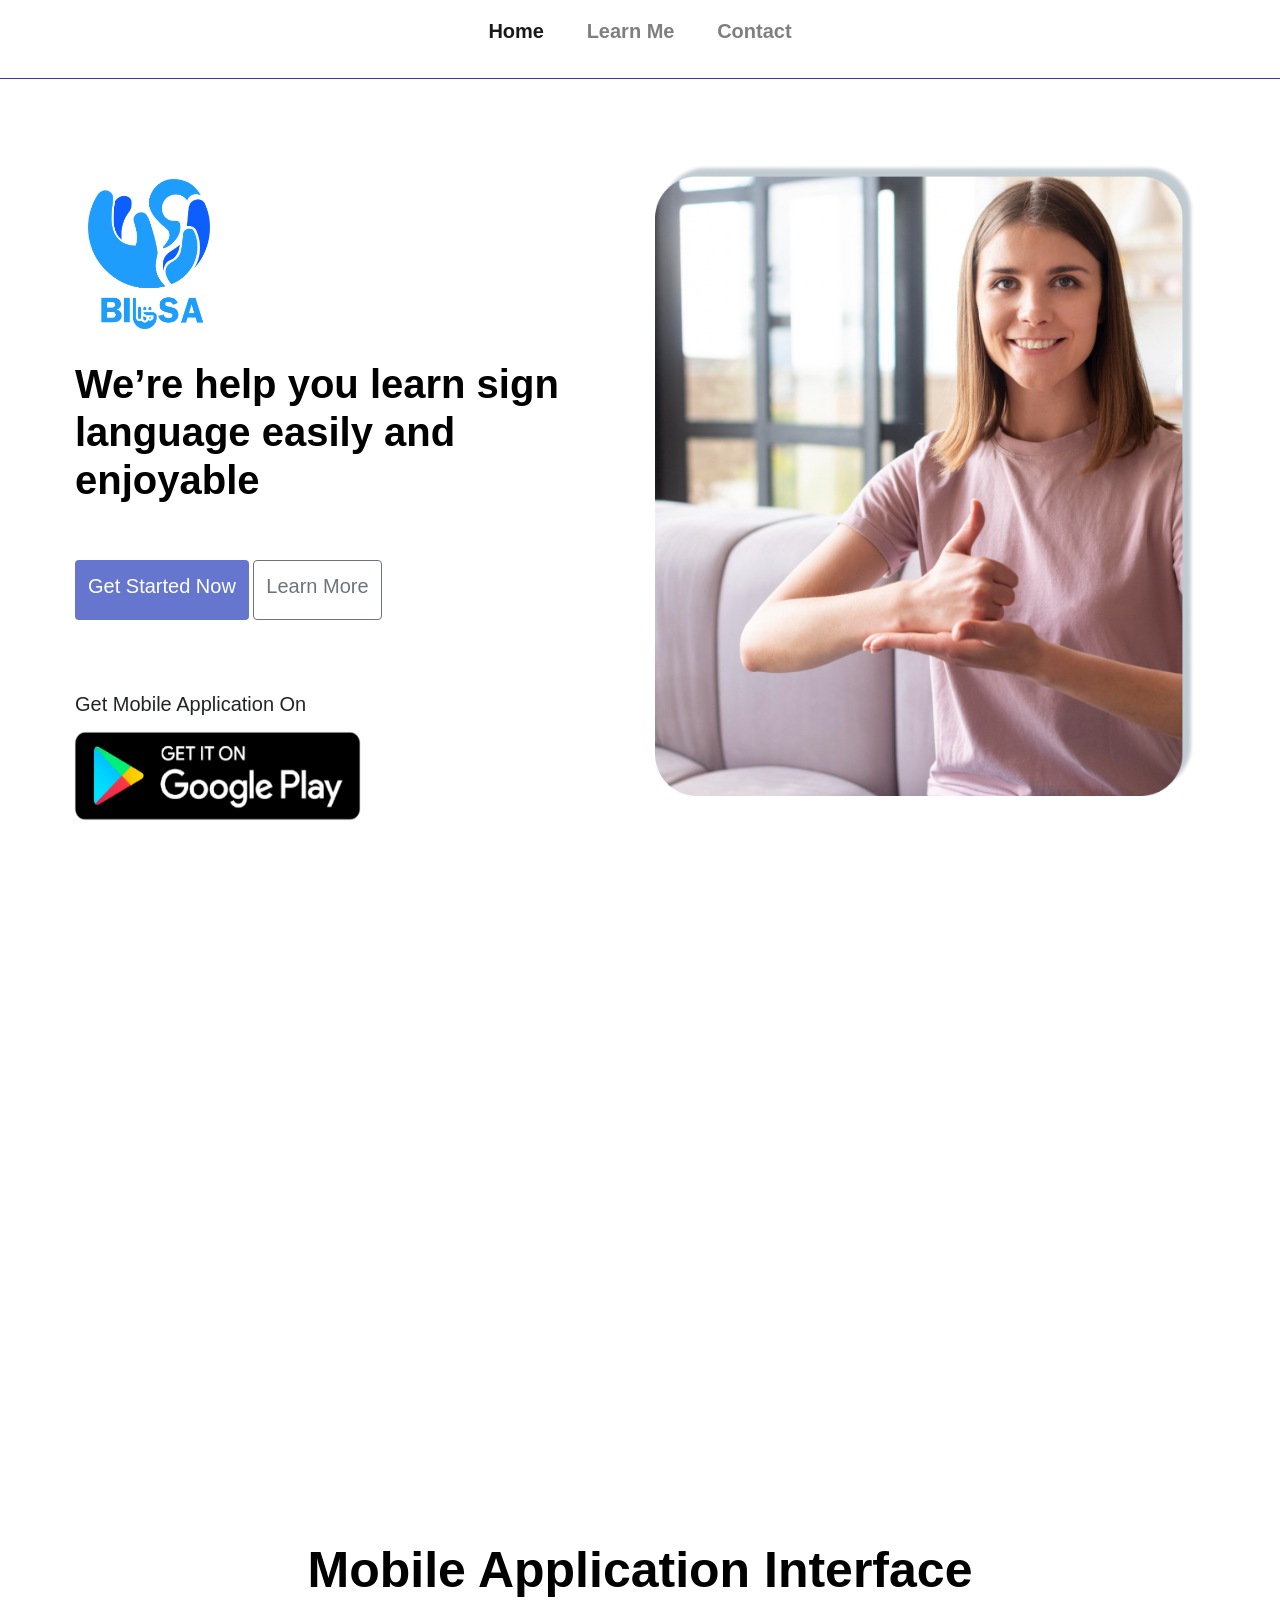
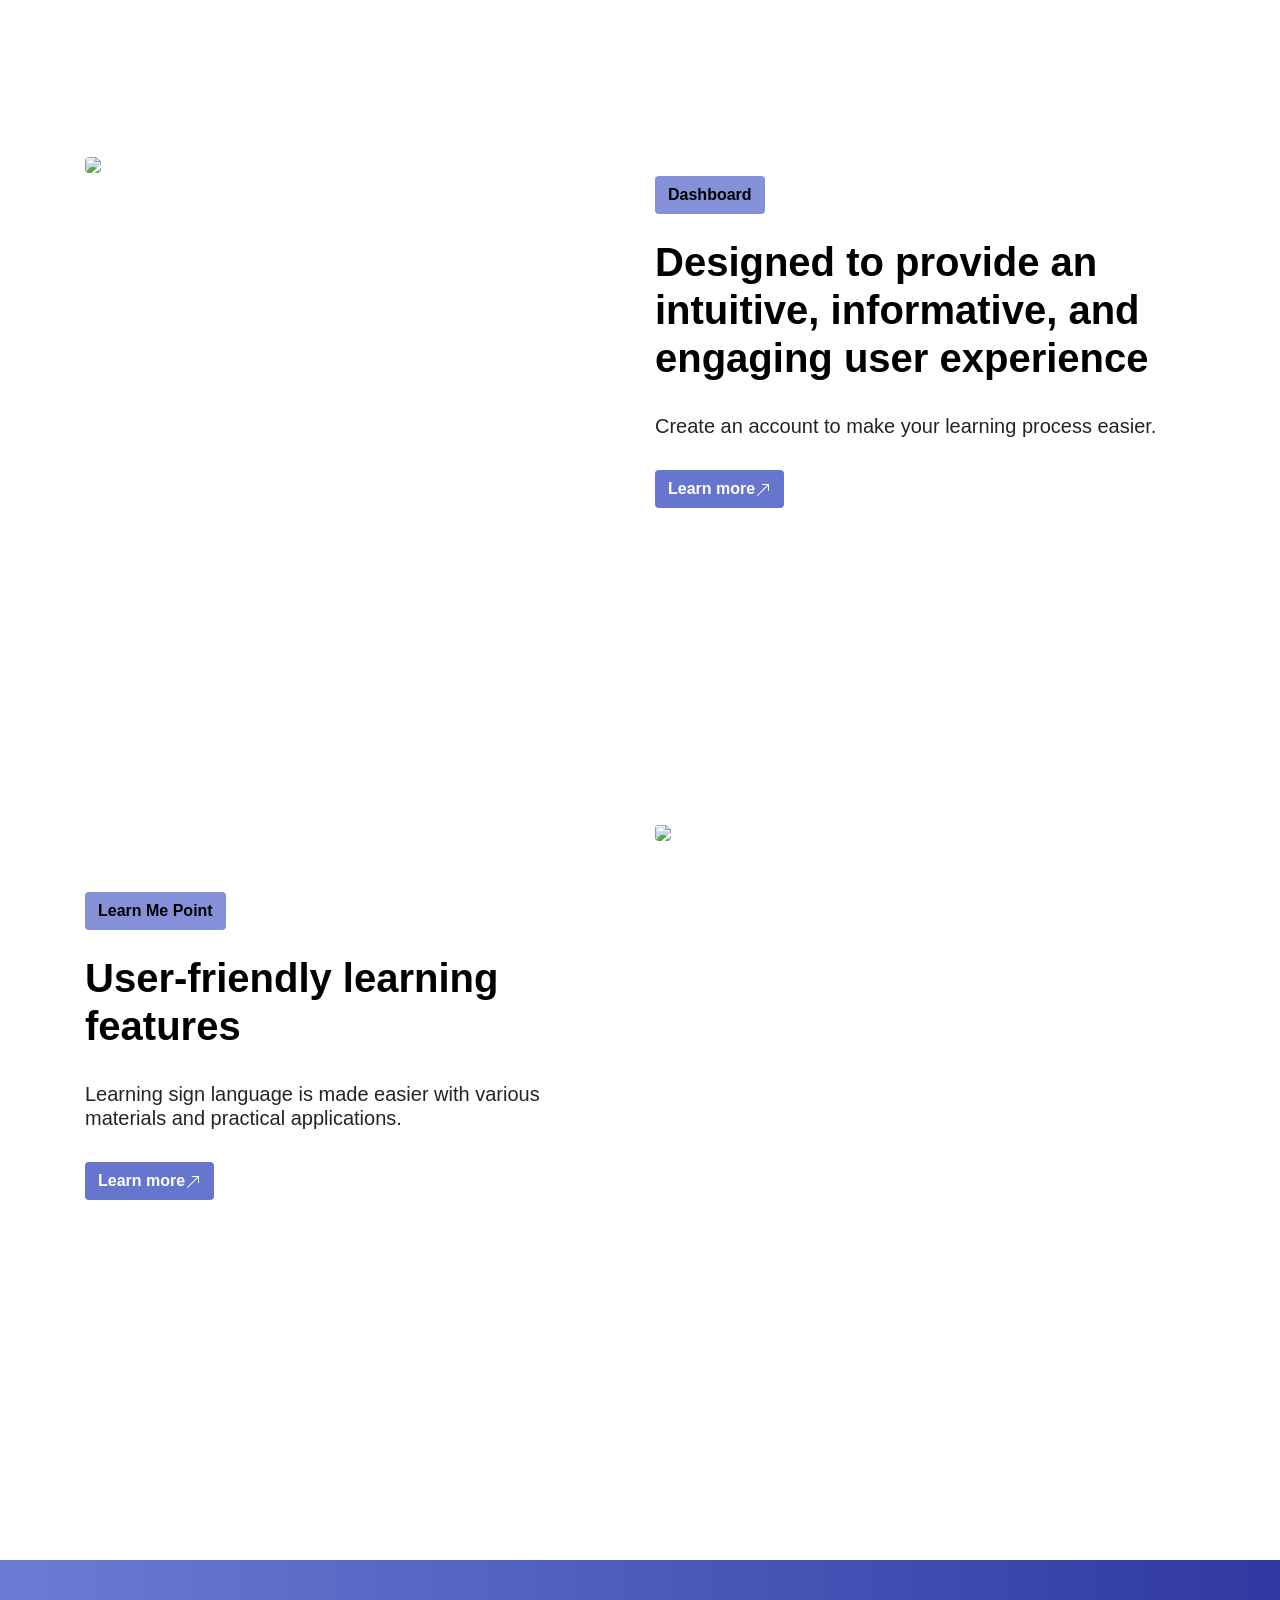
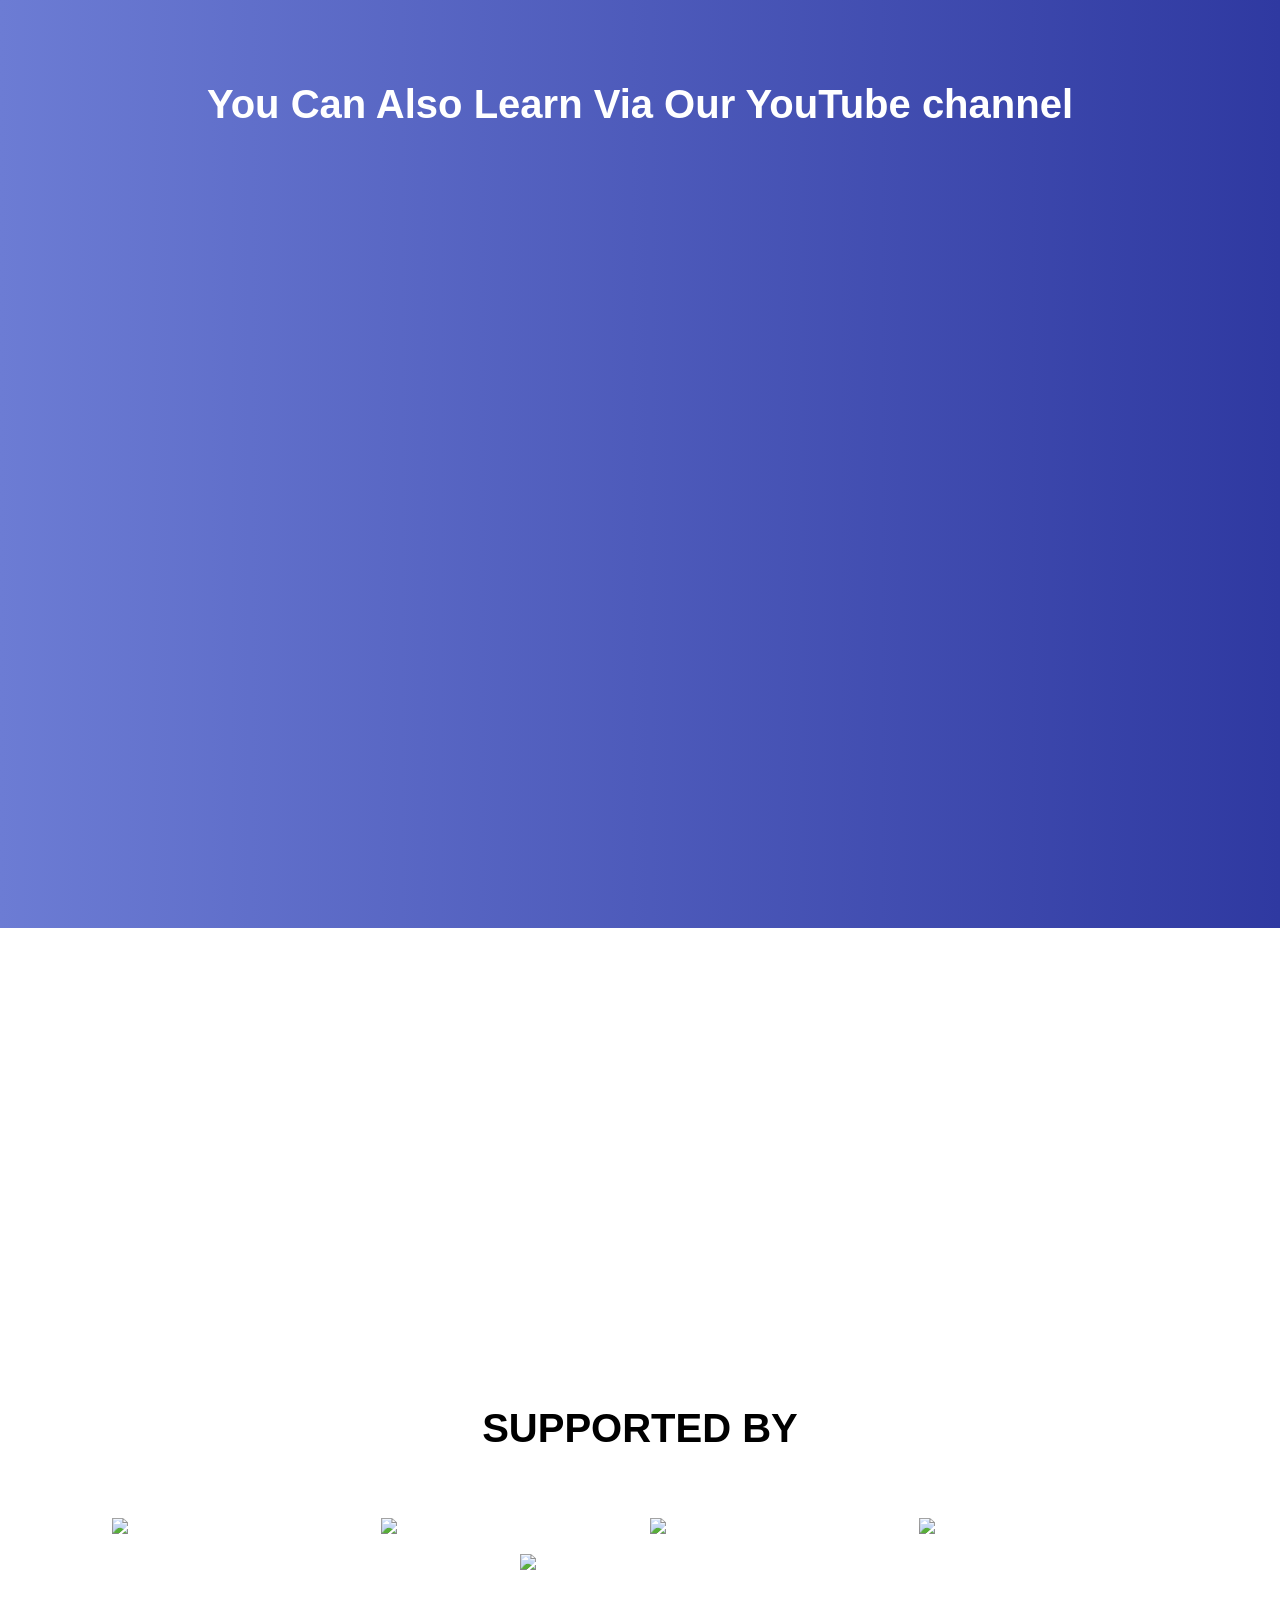
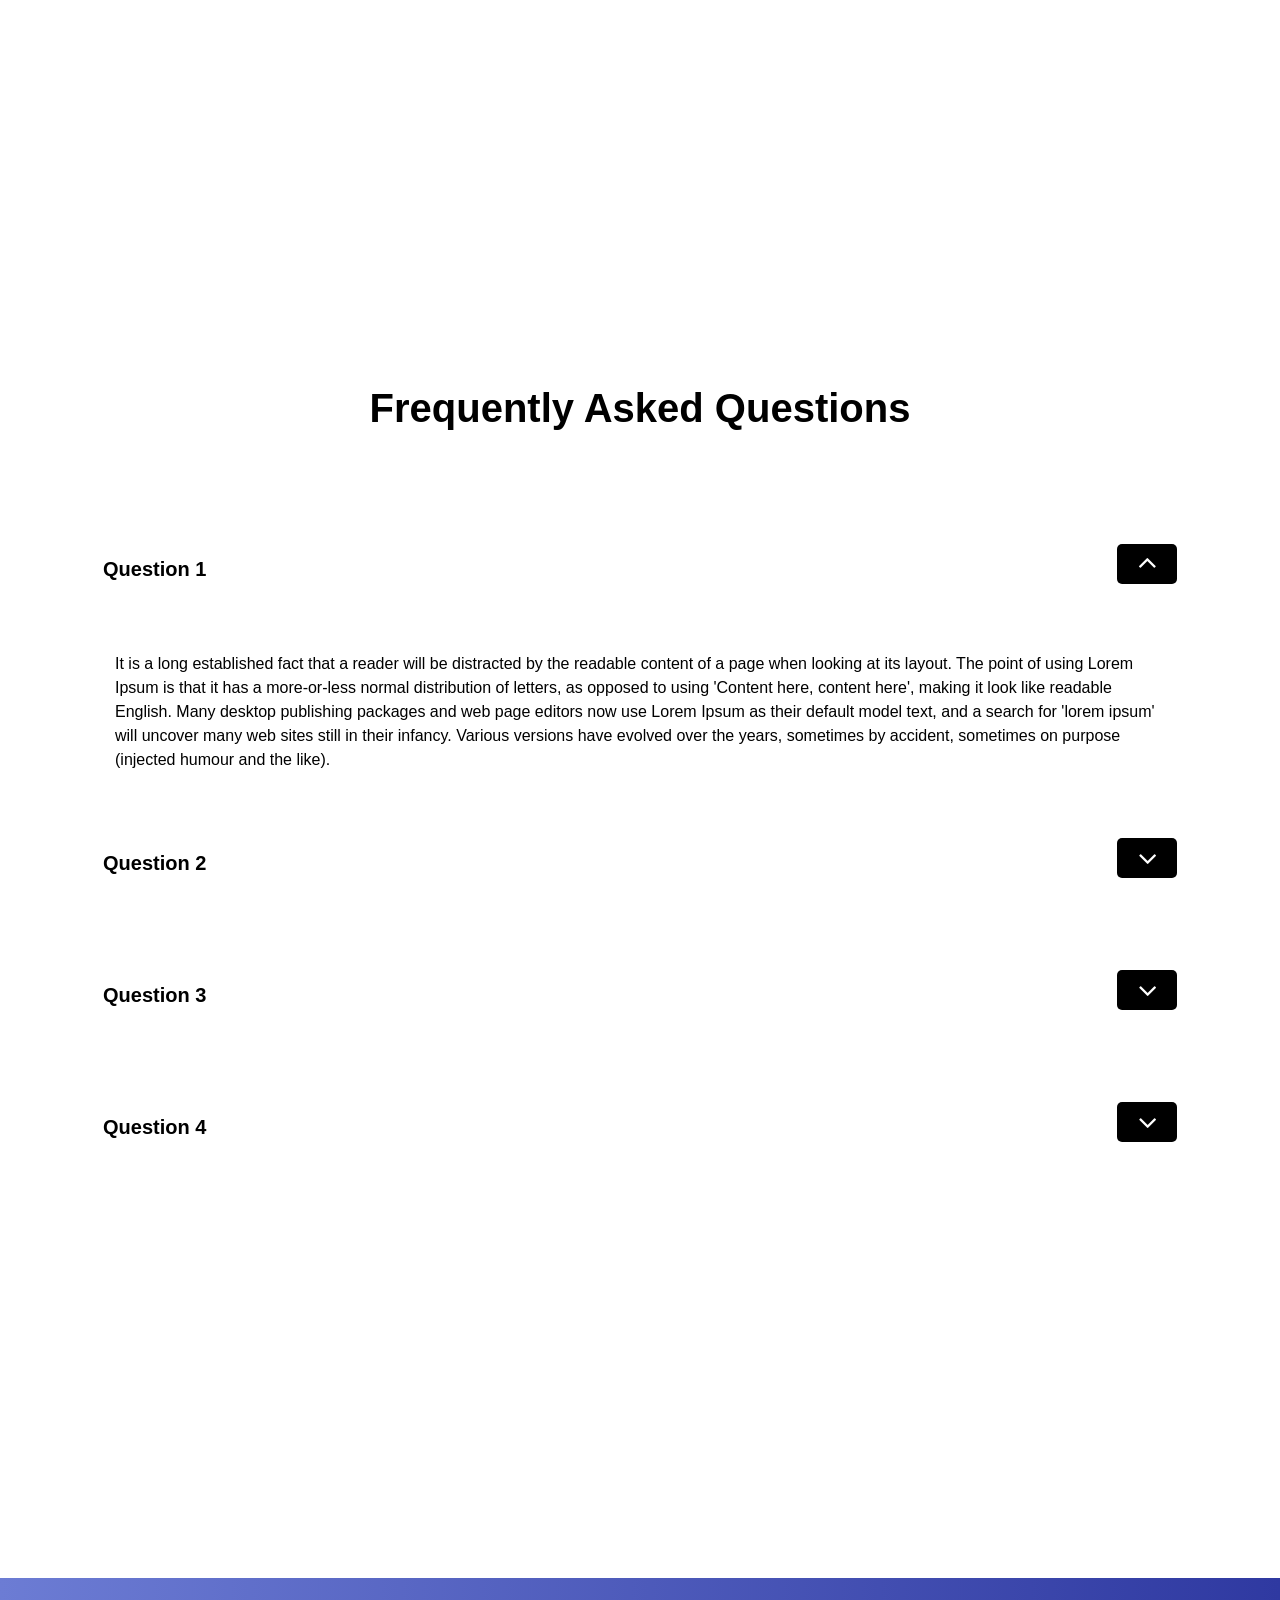
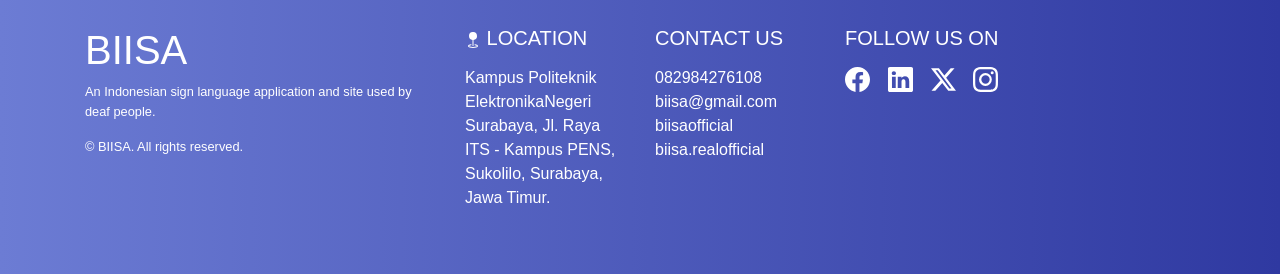
==== index.html @ 0983f587 "first commit" ====
<!DOCTYPE html>
<html lang="en">
<head>
  <meta charset="UTF-8">
  <meta name="viewport" content="width=device-width, initial-scale=1.0">
  <title>BIISA Education</title>
  <!-- Bootstrap CSS -->
  <link href="https://stackpath.bootstrapcdn.com/bootstrap/4.5.2/css/bootstrap.min.css" rel="stylesheet">
  <link rel="stylesheet" href="https://stackpath.bootstrapcdn.com/bootstrap/4.5.2/css/bootstrap.min.css">
  <link rel="stylesheet" href="https://use.fontawesome.com/releases/v5.7.2/css/all.css">
  <link rel="stylesheet" href="https://fonts.googleapis.com/css?family=Open+Sans:300,400,700">
  <link rel="stylesheet" href="https://maxcdn.bootstrapcdn.com/font-awesome/4.7.0/css/font-awesome.min.css">
  <style>
  
  
    /* CSS tambahan bisa ditambahkan di sini */
    .navbar{
      transition: all 0.3s;
      background: none;
    }
    .navbar a{
      font-size: 20px;
    }
    .nav-link{
      font-size: 18px;
    }
    .nav-link:hover{
      color: grey;
    }
    .custom-hr {
      border-top: 1px solid #2f39a1;
      margin-bottom: 20px;
      height: 5px;
    }
    .hero{
      margin-top: 80px;
    }
    .hero text{
      margin-top: 80px;
    }
    

    

.logo-section {
      text-align: center;
      padding: 20px;
    }
    .logo-container {
      display: flex;
      align-items: center;
      justify-content: center;
      flex-wrap: wrap;
    }

    .logo-container img {
      width: 240px; 
      height: auto;
      margin: 10px;
      transition: transform 0.3s;
    }

    .logo-container img:hover {
      transform: scale(1.2);
    }
    



    .accordion{
  margin: 40px 0;
}
.accordion .item {
    border: none;
    margin-bottom: 50px;
    background: none;
}
.t-p{
  color: rgb(0, 0, 0);
  padding: 40px 30px 0px 30px;
}
.accordion .item .item-header h2 button.btn.btn-link {
    background: #ffffff;
    color: rgb(0, 0, 0);
    border-radius: 0px;
    
    font-size: 20px;
    font-weight: 400;
    line-height: 2.5;
    text-decoration: none;
}
.accordion .item .item-header {
    border-bottom: none;
    background: transparent;
    padding: 0px;
    margin: 2px;
}

.accordion .item .item-header h2 button {
    color: rgb(10, 8, 8);
    font-size: 20px;
    padding: 15px;
    display: block;
    width: 100%;
    text-align: left;
}

.accordion .item .item-header h2 i {
    float: right;
    font-size: 30px;
    color: #ffffff;
    background-color: rgb(0, 0, 0);
    width: 60px;
    height: 40px;
    display: flex;
    justify-content: center;
    align-items: center;
    border-radius: 5px;
}

button.btn.btn-link.collapsed i {
    transform: rotate(0deg);
}

button.btn.btn-link i {
    transform: rotate(180deg);
    transition: 0.5s;
}


.footer{
  background-image: -moz-linear-gradient(0deg, #6c7cd4 0%, #2f39a1 100%);
    background-image: -webkit-linear-gradient(0deg, #6c7cd4 0%, #2f39a1 100%);
    background-image: -ms-linear-gradient(0deg, #6c7cd4 0%, #2f39a1 100%);
}







:root {
  --green: #34A853;
  --blueocean: #3f96be;
  --platinum: #e5e5e5;
  --black: #2b2d42;
  --white: #fff;
  --thumb: #edf2f4;
}
    
.cards {
    display: grid;
    grid-auto-columns: 100%;
    grid-column-gap: 10px;
    grid-auto-flow: column;
    padding: 25px 0px;
    list-style: none;
    overflow-x: scroll;
    -ms-scroll-snap-type: x mandatory;
    scroll-snap-type: x mandatory;
}

.rules .card {
    display: flex;
    flex-direction: column;
    padding: 20px;
    background: var(--white);
    border-radius: 12px;
    box-shadow: 0 5px 15px rgba(0, 0, 0, 15%);
    scroll-snap-align: start;
    transition: all 0.2s;
}

.rules .cards::-webkit-scrollbar {
    height: 12px;
}

.rules .cards::-webkit-scrollbar-thumb,
.rules .cards::-webkit-scrollbar-track {
    border-radius: 92px;
}

.rules .cards::-webkit-scrollbar-thumb {
    background: var(--blueocean);
}

.rules .cards::-webkit-scrollbar-track {
    background: var(--thumb);
}

@media (min-width: 500px) {
    .cards {
        grid-auto-columns: calc(50% - 10px);
        grid-column-gap: 20px;
    }
}

@media (min-width: 700px) {
    .cards {
        grid-auto-columns: calc(calc(100% / 3) - 20px);
        grid-column-gap: 30px;
    }
}

@media (min-width: 1100px) {
    .cards {
        grid-auto-columns: calc(25% - 30px);
        grid-column-gap: 40px;
    }
}

.rules{
    background-image: linear-gradient(#6c7cd4, #2f39a1);
	
    background-repeat: no-repeat;
}
      

p {
  color:#000000;
}

h1 {
  font-weight:bold;
  color:#000000;
}
h3 {
  font-weight:bold;
  color:#ffffff;
}

@media (max-width:767px) {
h2 {
    margin-bottom:25px;
    padding-top:25px;
    font-size:24px;
  }
}

.intro {
  font-size:16px;
  max-width:500px;
  margin:0 auto;
}
.intro p {
  margin-bottom:0;
}

.people {
  padding:50px 0;
  cursor: pointer;
}
.item {
  margin-bottom:30px;
}

.item .box {
  text-align:center;
  background-repeat:no-repeat;
  background-size:cover;
  background-position:center;
  height:280px;
  position:relative;
  overflow:hidden;
}

.item .cover {
  position:absolute;
  top:0;
  left:0;
  width:100%;
  height:100%;
  background-color:rgba(31,148,255,0.75);
  transition:opacity 0.15s ease-in;
  opacity:0;
  padding-top:80px;
  color:#fff;
  text-shadow:1px 1px 1px rgba(0,0,0,0.15);
}

.item:hover .cover {
  opacity:1;
}

.item .name {
  font-weight:bold;
  margin-bottom:8px;
}

.item .title {
  text-transform:uppercase;
  font-weight:bold;
  color:#000000;
  letter-spacing:2px;
  font-size:13px;
  margin-bottom:20px;
}

.social {
  font-size:18px;
}
 
.social a {
  color:inherit;
  margin:0 10px;
  display:inline-block;
  opacity:0.7;
}
.social a:hover {
  opacity:1;
}





















  </style>
</head>
<body>

  <!-- Navbar Halaman Home -->
<section>
  <nav class="navbar navbar-expand-lg navbar-light">
    
    <button class="navbar-toggler" type="button" data-toggle="collapse" data-target="#navbarSupportedContent" aria-controls="navbarSupportedContent" aria-expanded="false" aria-label="Toggle navigation">
      <span class="navbar-toggler-icon"></span>
    </button>
  
    <div class="collapse navbar-collapse " id="navbarSupportedContent">
      <ul class="navbar-nav mx-auto">
        <li class="nav-item active">
          <a class="nav-link" href="index.html"><strong>Home</strong><span class="sr-only">(current)</span></a>
        </li>&nbsp;&nbsp;&nbsp;&nbsp;&nbsp;&nbsp;
        <li class="nav-item">
          <a class="nav-link" href="learn.html"><strong>Learn Me</strong></a>
        </li>&nbsp;&nbsp;&nbsp;&nbsp;&nbsp;&nbsp;
        <li class="nav-item">
          <a class="nav-link" href="contact.html"><strong>Contact</strong></a>
        </li>
        
      <!-- </ul> -->
      <!-- <ul class="navbar-nav ml-auto">
        <li class="nav-item dropdown">
          <a class="nav-link dropdown-toggle" href="#" id="navbarDropdown" role="button" data-toggle="dropdown" aria-haspopup="true" aria-expanded="false">
            <img src="image/eng.png" height="70">
            EN
          </a>
          <div class="dropdown-menu section rounded" aria-labelledby="navbarDropdown">
            <a class="dropdown-item" href="#">Indonesia</a>
            <a class="dropdown-item" href="#">English</a>
            Tambahkan lebih banyak bahasa jika diperlukan -->
          <!-- </div>
        </li>
      </ul>&nbsp;&nbsp;&nbsp;&nbsp;&nbsp;&nbsp;&nbsp;&nbsp;&nbsp;&nbsp;&nbsp; -->

      <!-- <form class="form-inline my-2 my-lg-0">
        <button class="btn btn-outline-secondary my-2 my-sm-0" type="submit">Login</button>&nbsp;&nbsp;&nbsp;
        <button class="btn  my-2 my-sm-0" type="submit" style="background-color: #2e397a; color: #fff;">Sign Up</button>
      </form> --> 
    </div>
  </nav><hr class="custom-hr">
</section>


<section>
  <div class="hero container ">
		<div class="row">
			<div class="text col-md-6" style="margin-left: -10px;">
        <button class="btn  my-2 my-sm-0" type="submit" style="background-color: #ffffff; color: #fff;"><img src="image/logo2.png" class="mt-2" height="150" alt=""></button><br><br>
				<h1><strong>We’re help you
          learn sign language
          easily and enjoyable</strong></h1><br><br>
          <button class="btn  my-2 my-sm-0" type="submit" style="background-color: #6676cf; color: #fff; height: 60px; width: 180;"><h5>Get Started Now</h5></button>
          <button class="btn btn-outline-secondary my-2 my-sm-0" type="submit" style="height: 60px; width: 200;"><h5>Learn More</h5> </button><br><br><br><br>
          <h5>Get Mobile Application On</h5>
          <a href="#" class="btn"><img src="image/gplay.png" alt="Google Play Store" class="img-fluid mr-2" style="height: 90px; width: 300px; margin-left: -21px;"></a>
      </div>
			<div class="img col-md-6" style="margin-left: 10px;">
				<div>
					<img class="section rounded img-fluid" src="image/hero.png" height="50" >
				</div>
		</div>
</section><br><br><br><br><br><br><br><br><br><br>

<section class="deneb_cta">
	<div class="container">
		<div class="cta_wrapper">
			<div class="row align-items-center">
				
					
						<div class="col-md-4 text-center">
              <h1 style="color: #fff;"><strong>10K+</strong></h1>
              <h5 style="color: #fff;">Download on Play Store</h5>
            </div>
            <div class="col-md-4 text-center">
              <h1 style="color: #fff;"><strong>150+</strong></h1>
              <h5 style="color: #fff;">Communities</h5>
            </div>
            <div class="col-md-4 text-center">
              <h1 style="color: #fff;"><strong>100+</strong></h1>
              <h5 style="color: #fff;">Institutions of education supported</h5>
            </div>
			</div>
		</div>
	</div>
</section><br><br><br><br><br><br><br><br><br><br><br><br><br><br><br><br>

<section>
  <div class="konten1 container ">
    <h1 class="text-center" style="font-size: 50px;">Mobile Application Interface</h1><br><br><br><br><br><br>
		<div class="row">
			<div class="img col-md-6">
				<div>
					<img class="section rounded img-fluid" src="https://images.pexels.com/photos/4145354/pexels-photo-4145354.jpeg?auto=compress&cs=tinysrgb&w=1600" height="40">
				</div>
		  </div>
      <div class="text col-md-6" >
        <br><button class="btn  my-2 my-sm-0" type="submit" style="background-color: #8490d8; color:black; "><strong>Dashboard</strong></button><br><br>
				<h1><strong>Designed to provide an intuitive, informative, and engaging user experience</strong></h1><br>
				<h5>Create an account to make your learning process easier.</h5><br>
          <button class="btn  my-2 my-sm-0" type="submit" style="background-color: #6676cf; color: #fff;"><strong>Learn more</strong><svg xmlns="http://www.w3.org/2000/svg" width="16" height="16" fill="currentColor" class="bi bi-arrow-up-right" viewBox="0 0 16 16">
            <path fill-rule="evenodd" d="M14 2.5a.5.5 0 0 0-.5-.5h-6a.5.5 0 0 0 0 1h4.793L2.146 13.146a.5.5 0 0 0 .708.708L13 3.707V8.5a.5.5 0 0 0 1 0z"/>
          </svg></button>
      </div>
    </div>
  </div>
</section><br><br><br><br><br><br><br><br><br><br><br><br><br>

<section>
  <div class="konten2 container ">
		<div class="row">
      <div class="text col-md-6" >
        <br><br><br><button class="btn  my-2 my-sm-0" type="submit" style="background-color: #8490d8; color:black; "><strong>Learn Me Point</strong></button><br><br>
				<h1><strong>User-friendly learning features</strong></h1><br>
				<h5>Learning sign language is made easier with various materials and practical applications.</h5><br>
          <button class="btn  my-2 my-sm-0" type="submit" style="background-color: #6676cf; color: #fff;"><strong>Learn more</strong><svg xmlns="http://www.w3.org/2000/svg" width="16" height="16" fill="currentColor" class="bi bi-arrow-up-right" viewBox="0 0 16 16">
            <path fill-rule="evenodd" d="M14 2.5a.5.5 0 0 0-.5-.5h-6a.5.5 0 0 0 0 1h4.793L2.146 13.146a.5.5 0 0 0 .708.708L13 3.707V8.5a.5.5 0 0 0 1 0z"/>
          </svg></button>
      </div>
			<div class="img col-md-6" >
				<div>
					<img class="section rounded img-fluid" src="https://images.pexels.com/photos/3775532/pexels-photo-3775532.jpeg?auto=compress&cs=tinysrgb&w=1600" height="40">
				</div>
		  </div>
    </div>
  </div>
</section><br><br><br><br><br><br><br><br><br><br><br><br><br>

<section class="video" style=" background-image: -moz-linear-gradient(0deg, #6c7cd4 0%, #2f39a1 100%);
background-image: -webkit-linear-gradient(0deg, #6c7cd4 0%, #2f39a1 100%);
background-image: -ms-linear-gradient(0deg, #6c7cd4 0%, #2f39a1 100%);">
  <div class=" bg-cover text-white">
    <div class="container mt-5">
       <br><br><br></BR><h1 class=" text-center py-4 fw-bold" style="color:#ffffff;" >You Can Also Learn Via Our YouTube channel</h1>
      <div class="row">
       <div></div>  
      <div class="col-md-12">
        <br><br><div class="embed-responsive embed-responsive-16by9">
        <iframe class="embed-responsive-item section rounded" src="https://www.youtube.com/embed/mukNGgweHSI?si=jFQE8wN04ie1KhMH" allowfullscreen></iframe>
        </div><br><br><br><br>
      </div>
      <div></div>
      </div>
      </div>
    </div>
</section><br><br><br><br><br><br><br><br><br><br>


  <div class="container">
    


</div>
<br><br><br><br><br><br><br>

<section class="logo-section">
  <h1 class="container text-center py-5 fw-bold" style="font-size:40px">SUPPORTED BY</h1>
<div class="logo-container">


<img  src="https://disdikbud.banyuasinkab.go.id/wp-content/uploads/sites/269/2022/11/Logo-Tut-Wuri-Handayani-PNG-Warna.png">&nbsp;&nbsp;
<img  src="https://lpdp.kemenkeu.go.id/storage/setting/logo/logo_1630922364.png">&nbsp;&nbsp;
<img  src="https://upload.wikimedia.org/wikipedia/id/4/44/Logo_PENS.png">&nbsp;&nbsp;
<img  src="https://lh6.googleusercontent.com/mQhDtsERW60V4k2QsOU8M3YmNOJ2fK6y5gthnF9V8oQWcPiZQhPl-JopnDNrh3LGVECk5tChiA63VGpy0Dh-SHNyhPP3_GboOYAybbKyZhPT-18NIVVdIhU0QlRs23YT8AvUmFPDNdLZSt9tLE7jmvw" >&nbsp;&nbsp;
<img src="https://pelajarinfo.id/wp-content/uploads/2022/10/Kampus-Merdeka-01-768x403.png">

</div>
</section><br><br><br><br><br><br><br><br><br><br><br><br><br><br><br><br>

<section>
  <div class="container">
    <h1 class="text-center" style="font-size: 40px;"><strong>Frequently Asked Questions</strong></h1><br><br>
    <div class="accordion" id="accordionExample">
      <div class="item">
         <div class="item-header" id="headingOne">
            <h2 class="mb-0">
               <button class="btn btn-link" type="button" data-toggle="collapse"
                  data-target="#collapseOne" aria-expanded="true" aria-controls="collapseOne">
               <strong>Question 1</strong>
               <i class="fa fa-angle-down"></i>
               </button>
            </h2>
         </div>
         <div id="collapseOne" class="collapse show" aria-labelledby="headingOne"
            data-parent="#accordionExample">
            <div class="t-p">
    It is a long established fact that a reader will be distracted by the readable content of a page when looking at its layout. The point of using Lorem Ipsum is that it has a more-or-less normal distribution of letters, as opposed to using 'Content here, content here', making it look like readable English. Many desktop publishing packages and web page editors now use Lorem Ipsum as their default model text, and a search for 'lorem ipsum' will uncover many web sites still in their infancy. Various versions have evolved over the years, sometimes by accident, sometimes on purpose (injected humour and the like).
            </div>
         </div>
      </div>
      <div class="item">
         <div class="item-header" id="headingTwo">
            <h2 class="mb-0">
               <button class="btn btn-link collapsed" type="button" data-toggle="collapse"
                  data-target="#collapseTwo" aria-expanded="false" aria-controls="collapseTwo">
                  <strong>Question 2</strong>
               <i class="fa fa-angle-down"></i>
               </button>
            </h2>
         </div>
         <div id="collapseTwo" class="collapse" aria-labelledby="headingTwo"
            data-parent="#accordionExample">
            <div class="t-p">
    It is a long established fact that a reader will be distracted by the readable content of a page when looking at its layout. The point of using Lorem Ipsum is that it has a more-or-less normal distribution of letters, as opposed to using 'Content here, content here', making it look like readable English. Many desktop publishing packages and web page editors now use Lorem Ipsum as their default model text, and a search for 'lorem ipsum' will uncover many web sites still in their infancy. Various versions have evolved over the years, sometimes by accident, sometimes on purpose (injected humour and the like).
            </div>
         </div>
      </div>
      <div class="item">
         <div class="item-header" id="headingThree">
            <h2 class="mb-0">
               <button class="btn btn-link collapsed" type="button" data-toggle="collapse"
                  data-target="#collapseThree" aria-expanded="false"
                  aria-controls="collapseThree">
                  <strong>Question 3</strong>
               <i class="fa fa-angle-down"></i>
               </button>
            </h2>
         </div>
         <div id="collapseThree" class="collapse" aria-labelledby="headingThree"
            data-parent="#accordionExample">
            <div class="t-p">
    It is a long established fact that a reader will be distracted by the readable content of a page when looking at its layout. The point of using Lorem Ipsum is that it has a more-or-less normal distribution of letters, as opposed to using 'Content here, content here', making it look like readable English. Many desktop publishing packages and web page editors now use Lorem Ipsum as their default model text, and a search for 'lorem ipsum' will uncover many web sites still in their infancy. Various versions have evolved over the years, sometimes by accident, sometimes on purpose (injected humour and the like).
            </div>
         </div>
      </div>
      <div class="item">
         <div class="item-header" id="headingFour">
            <h2 class="mb-0">
               <button class="btn btn-link collapsed" type="button" data-toggle="collapse"
                  data-target="#collapseFour" aria-expanded="false"
                  aria-controls="collapseFour">
                  <strong>Question 4</strong>
               <i class="fa fa-angle-down"></i>
               </button>
            </h2>
         </div>
         <div id="collapseFour" class="collapse" aria-labelledby="headingFour"
            data-parent="#accordionExample">
            <div class="t-p">
               It is a long established fact that a reader will be distracted by the readable content of a page when looking at its layout. The point of using Lorem Ipsum is that it has a more-or-less normal distribution of letters, as opposed to using 'Content here, content here', making it look like readable English. Many desktop publishing packages and web page editors now use Lorem Ipsum as their default model text, and a search for 'lorem ipsum' will uncover many web sites still in their infancy. Various versions have evolved over the years, sometimes by accident, sometimes on purpose (injected humour and the like).
            </div>
         </div>
      </div>
    </div>
    </div>
</section><br><br><br><br><br><br><br><br><br><br><br><br><br><br><br>

<section class="footer">
  <footer class="w-100 py-4 flex-shrink-0">
    <div class="container py-4">
        <div class="row gy-4 gx-5">
            <div class="col-lg-4 col-md-6">
                <h5 class="h1 text-white">BIISA</h5>
                <p class="small text-white">An Indonesian sign language application and site used by deaf people.</p>
                <p class="small text-white mb-0">&copy; BIISA. All rights reserved.</p>
            </div>
            <div class="col-lg-2 col-md-6">
                <h5 class="text-white mb-3"><svg xmlns="http://www.w3.org/2000/svg" width="16" height="16" fill="currentColor" class="bi bi-geo-fill" viewBox="0 0 16 16">
                  <path fill-rule="evenodd" d="M4 4a4 4 0 1 1 4.5 3.969V13.5a.5.5 0 0 1-1 0V7.97A4 4 0 0 1 4 3.999zm2.493 8.574a.5.5 0 0 1-.411.575c-.712.118-1.28.295-1.655.493a1.319 1.319 0 0 0-.37.265.301.301 0 0 0-.057.09V14l.002.008a.147.147 0 0 0 .016.033.617.617 0 0 0 .145.15c.165.13.435.27.813.395.751.25 1.82.414 3.024.414s2.273-.163 3.024-.414c.378-.126.648-.265.813-.395a.619.619 0 0 0 .146-.15.148.148 0 0 0 .015-.033L12 14v-.004a.301.301 0 0 0-.057-.09 1.318 1.318 0 0 0-.37-.264c-.376-.198-.943-.375-1.655-.493a.5.5 0 1 1 .164-.986c.77.127 1.452.328 1.957.594C12.5 13 13 13.4 13 14c0 .426-.26.752-.544.977-.29.228-.68.413-1.116.558-.878.293-2.059.465-3.34.465-1.281 0-2.462-.172-3.34-.465-.436-.145-.826-.33-1.116-.558C3.26 14.752 3 14.426 3 14c0-.599.5-1 .961-1.243.505-.266 1.187-.467 1.957-.594a.5.5 0 0 1 .575.411"/>
                </svg>&nbsp;LOCATION</h5>
                <p class="text-white mb-3">Kampus Politeknik 
                  ElektronikaNegeri 
                  Surabaya, Jl. Raya ITS - 
                  Kampus PENS, Sukolilo, 
                  Surabaya, Jawa Timur.</p>
            </div>
            <div class="col-lg-2 col-md-6">
                <h5 class="text-white mb-3">CONTACT US</h5>
                <ul class="list-unstyled text-muted">
                    <li><a href="#" class="text-white mb-3">082984276108</a></li>
                    <li><a href="#" class="text-white mb-3">biisa@gmail.com</a></li>
                    <li><a href="#" class="text-white mb-3">biisaofficial</a></li>
                    <li><a href="#" class="text-white mb-3">biisa.realofficial</a></li>
                </ul>
            </div>
            <div class="col-lg-4 col-md-6">
                <h5 class="text-white mb-3">FOLLOW US ON</h5>
                <svg xmlns="http://www.w3.org/2000/svg" width="25" height="25" fill="currentColor" class="bi bi-facebook" viewBox="0 0 16 16" color="white">
                  <path d="M16 8.049c0-4.446-3.582-8.05-8-8.05C3.58 0-.002 3.603-.002 8.05c0 4.017 2.926 7.347 6.75 7.951v-5.625h-2.03V8.05H6.75V6.275c0-2.017 1.195-3.131 3.022-3.131.876 0 1.791.157 1.791.157v1.98h-1.009c-.993 0-1.303.621-1.303 1.258v1.51h2.218l-.354 2.326H9.25V16c3.824-.604 6.75-3.934 6.75-7.951"/>
                </svg>
                &nbsp;&nbsp;
                <svg xmlns="http://www.w3.org/2000/svg" width="25" height="25" fill="currentColor" class="bi bi-linkedin" viewBox="0 0 16 16" color="white">
                  <path d="M0 1.146C0 .513.526 0 1.175 0h13.65C15.474 0 16 .513 16 1.146v13.708c0 .633-.526 1.146-1.175 1.146H1.175C.526 16 0 15.487 0 14.854V1.146zm4.943 12.248V6.169H2.542v7.225h2.401m-1.2-8.212c.837 0 1.358-.554 1.358-1.248-.015-.709-.52-1.248-1.342-1.248-.822 0-1.359.54-1.359 1.248 0 .694.521 1.248 1.327 1.248h.016zm4.908 8.212V9.359c0-.216.016-.432.08-.586.173-.431.568-.878 1.232-.878.869 0 1.216.662 1.216 1.634v3.865h2.401V9.25c0-2.22-1.184-3.252-2.764-3.252-1.274 0-1.845.7-2.165 1.193v.025h-.016a5.54 5.54 0 0 1 .016-.025V6.169h-2.4c.03.678 0 7.225 0 7.225h2.4"/>
                </svg>
                &nbsp;&nbsp;
                <svg xmlns="http://www.w3.org/2000/svg" width="25" height="25" fill="currentColor" class="bi bi-twitter-x" viewBox="0 0 16 16" color="white">
                  <path d="M12.6.75h2.454l-5.36 6.142L16 15.25h-4.937l-3.867-5.07-4.425 5.07H.316l5.733-6.57L0 .75h5.063l3.495 4.633L12.601.75Zm-.86 13.028h1.36L4.323 2.145H2.865l8.875 11.633Z"/>
                </svg>
                &nbsp;&nbsp;
                <svg xmlns="http://www.w3.org/2000/svg" width="25" height="25" fill="currentColor" class="bi bi-instagram" viewBox="0 0 16 16" color="white">
                  <path d="M8 0C5.829 0 5.556.01 4.703.048 3.85.088 3.269.222 2.76.42a3.917 3.917 0 0 0-1.417.923A3.927 3.927 0 0 0 .42 2.76C.222 3.268.087 3.85.048 4.7.01 5.555 0 5.827 0 8.001c0 2.172.01 2.444.048 3.297.04.852.174 1.433.372 1.942.205.526.478.972.923 1.417.444.445.89.719 1.416.923.51.198 1.09.333 1.942.372C5.555 15.99 5.827 16 8 16s2.444-.01 3.298-.048c.851-.04 1.434-.174 1.943-.372a3.916 3.916 0 0 0 1.416-.923c.445-.445.718-.891.923-1.417.197-.509.332-1.09.372-1.942C15.99 10.445 16 10.173 16 8s-.01-2.445-.048-3.299c-.04-.851-.175-1.433-.372-1.941a3.926 3.926 0 0 0-.923-1.417A3.911 3.911 0 0 0 13.24.42c-.51-.198-1.092-.333-1.943-.372C10.443.01 10.172 0 7.998 0h.003zm-.717 1.442h.718c2.136 0 2.389.007 3.232.046.78.035 1.204.166 1.486.275.373.145.64.319.92.599.28.28.453.546.598.92.11.281.24.705.275 1.485.039.843.047 1.096.047 3.231s-.008 2.389-.047 3.232c-.035.78-.166 1.203-.275 1.485a2.47 2.47 0 0 1-.599.919c-.28.28-.546.453-.92.598-.28.11-.704.24-1.485.276-.843.038-1.096.047-3.232.047s-2.39-.009-3.233-.047c-.78-.036-1.203-.166-1.485-.276a2.478 2.478 0 0 1-.92-.598 2.48 2.48 0 0 1-.6-.92c-.109-.281-.24-.705-.275-1.485-.038-.843-.046-1.096-.046-3.233 0-2.136.008-2.388.046-3.231.036-.78.166-1.204.276-1.486.145-.373.319-.64.599-.92.28-.28.546-.453.92-.598.282-.11.705-.24 1.485-.276.738-.034 1.024-.044 2.515-.045v.002zm4.988 1.328a.96.96 0 1 0 0 1.92.96.96 0 0 0 0-1.92zm-4.27 1.122a4.109 4.109 0 1 0 0 8.217 4.109 4.109 0 0 0 0-8.217zm0 1.441a2.667 2.667 0 1 1 0 5.334 2.667 2.667 0 0 1 0-5.334"/>
                </svg>
                
            </div>
        </div>
    </div>
</footer>
</section>
  

  <!-- Bootstrap JS -->
  
  
  
  <script>
    $(document).ready(function () {
          $('.card').click(function () {
              var name = $(this).data('name');
              var price = $(this).data('price');
              var description = $(this).data('description');
              
              $('#productName').text(name);
              $('#productPrice').text(price);
              $('#productDescription').text(description);
              
              $('#productModalLabel').text(name);
              $('#modalProductDescription').text(description);
              
              $('.product-details').show();
          });
          
          $('#productModal').on('hidden.bs.modal', function () {
              $('.product-details').hide();
          });
      });
      
  </script>
  <script src="https://code.jquery.com/jquery-3.5.1.slim.min.js"></script>
  <script src="https://cdn.jsdelivr.net/npm/@popperjs/core@2.9.1/dist/umd/popper.min.js"></script>
  <script src="https://stackpath.bootstrapcdn.com/bootstrap/4.5.2/js/bootstrap.min.js"></script>
</body>
</html>
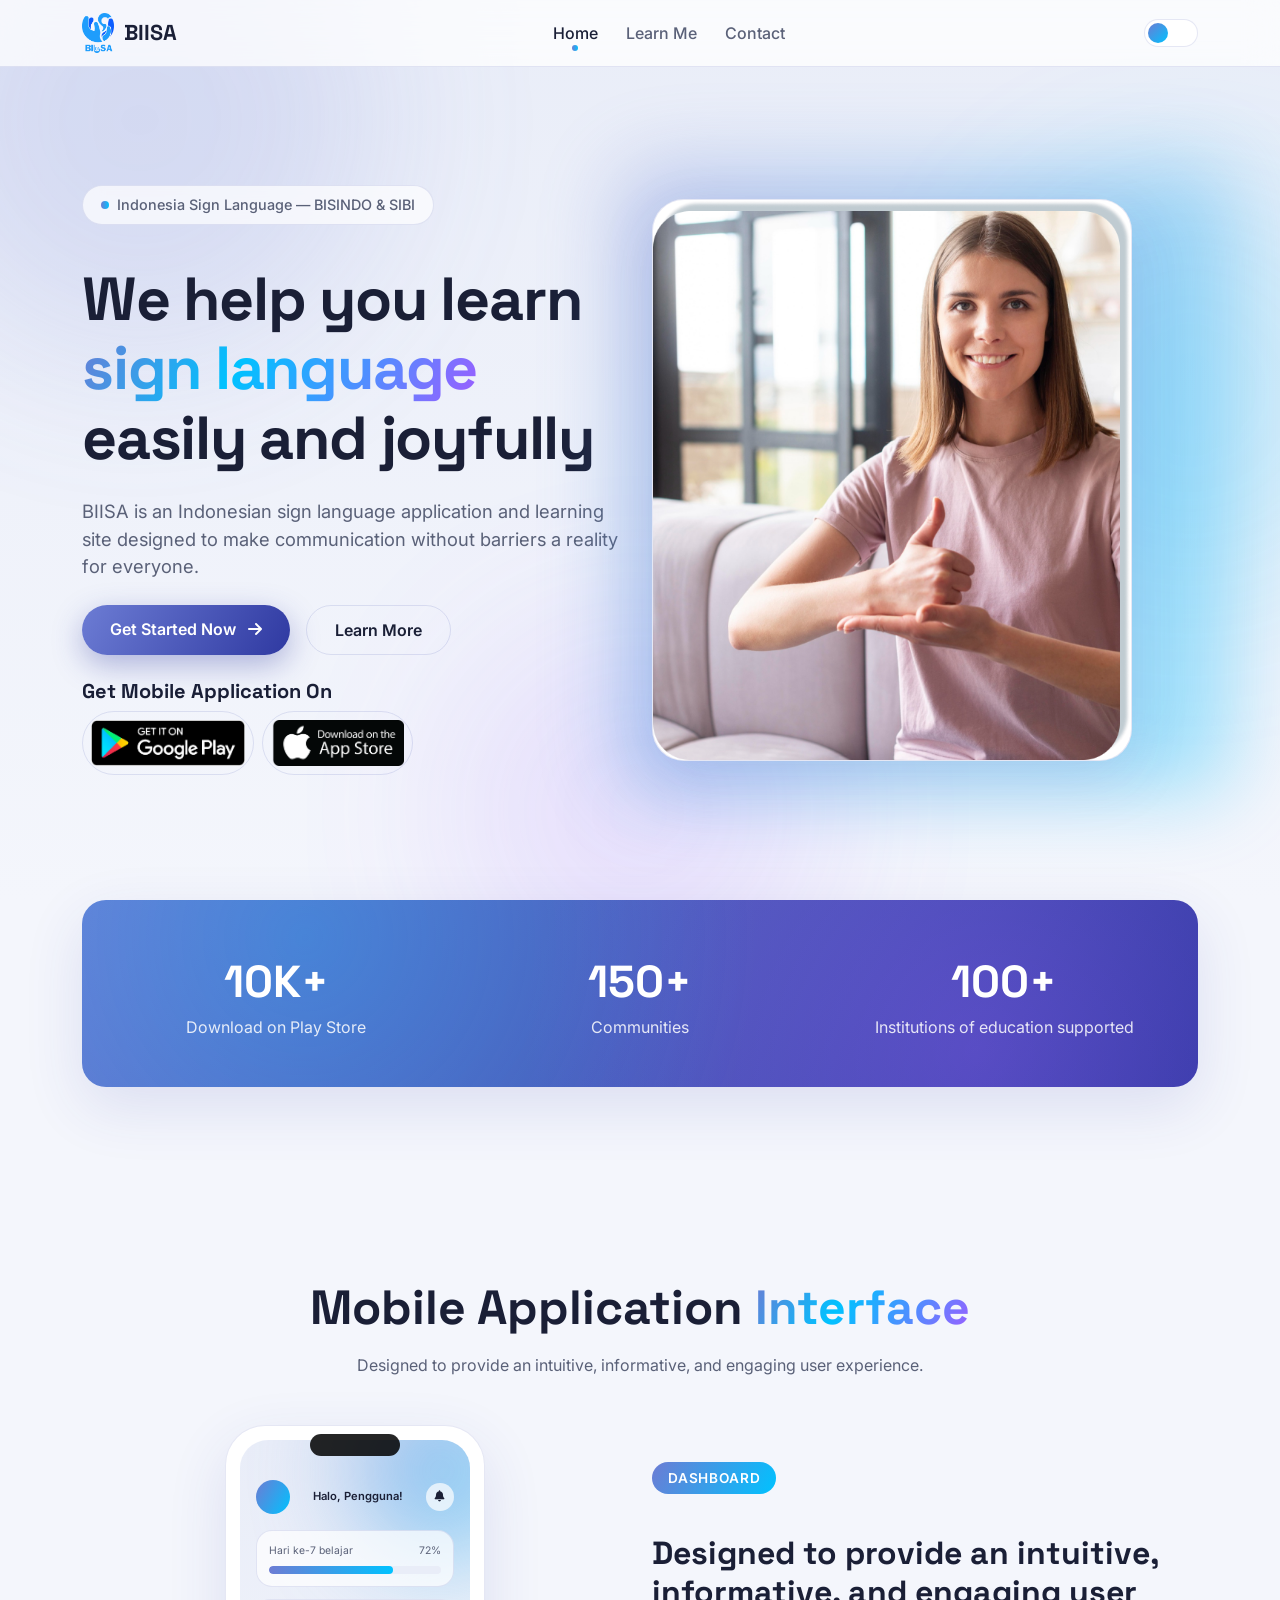
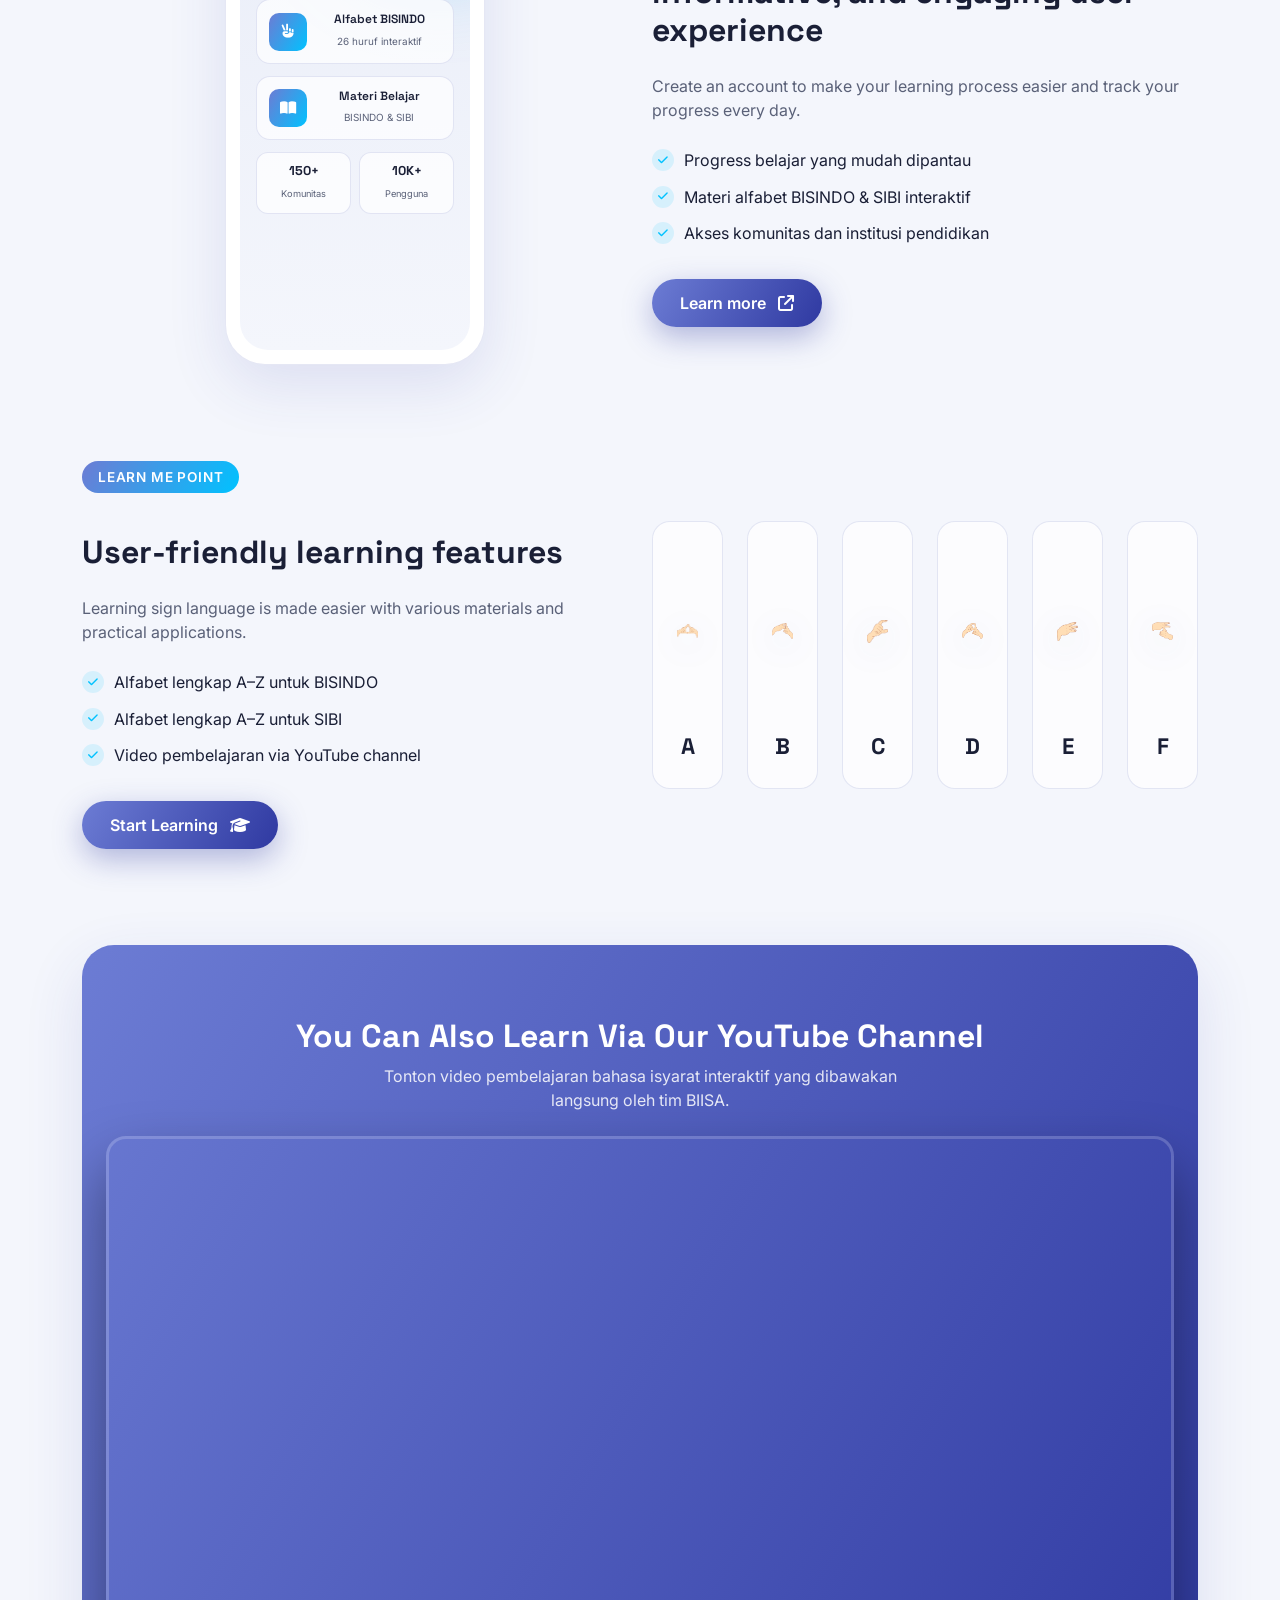
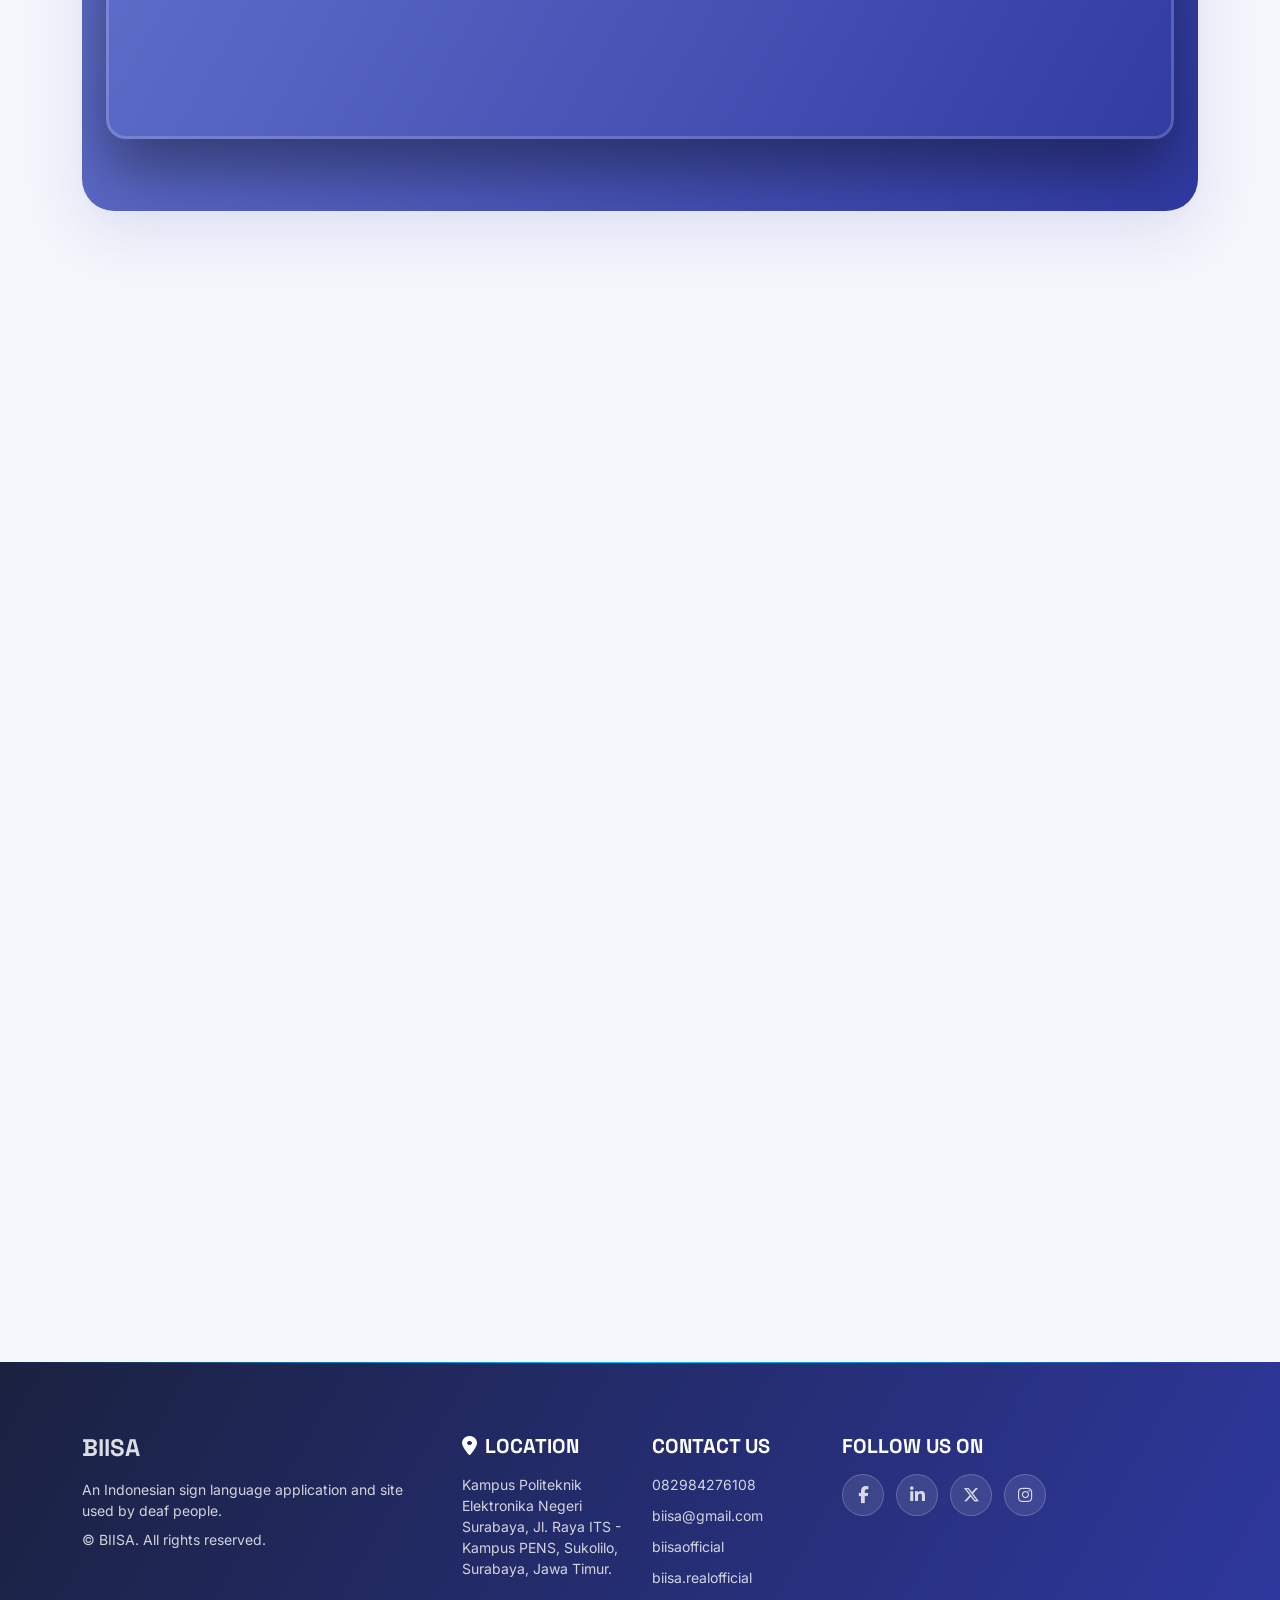
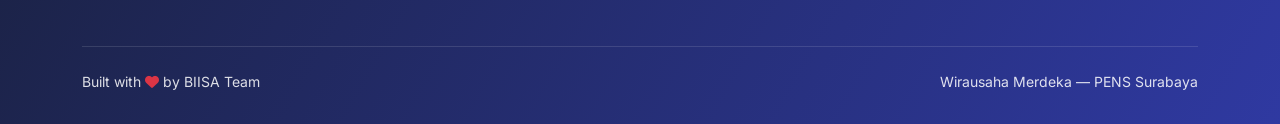
==== commit 247c061d: "upgrade 001" ====
--- a/index.html
+++ b/index.html
@@ -3,667 +3,364 @@
 <head>
   <meta charset="UTF-8">
   <meta name="viewport" content="width=device-width, initial-scale=1.0">
-  <title>BIISA Education</title>
-  <!-- Bootstrap CSS -->
-  <link href="https://stackpath.bootstrapcdn.com/bootstrap/4.5.2/css/bootstrap.min.css" rel="stylesheet">
-  <link rel="stylesheet" href="https://stackpath.bootstrapcdn.com/bootstrap/4.5.2/css/bootstrap.min.css">
-  <link rel="stylesheet" href="https://use.fontawesome.com/releases/v5.7.2/css/all.css">
-  <link rel="stylesheet" href="https://fonts.googleapis.com/css?family=Open+Sans:300,400,700">
-  <link rel="stylesheet" href="https://maxcdn.bootstrapcdn.com/font-awesome/4.7.0/css/font-awesome.min.css">
-  <style>
-  
-  
-    /* CSS tambahan bisa ditambahkan di sini */
-    .navbar{
-      transition: all 0.3s;
-      background: none;
-    }
-    .navbar a{
-      font-size: 20px;
-    }
-    .nav-link{
-      font-size: 18px;
-    }
-    .nav-link:hover{
-      color: grey;
-    }
-    .custom-hr {
-      border-top: 1px solid #2f39a1;
-      margin-bottom: 20px;
-      height: 5px;
-    }
-    .hero{
-      margin-top: 80px;
-    }
-    .hero text{
-      margin-top: 80px;
-    }
-    
-
-    
-
-.logo-section {
-      text-align: center;
-      padding: 20px;
-    }
-    .logo-container {
-      display: flex;
-      align-items: center;
-      justify-content: center;
-      flex-wrap: wrap;
-    }
-
-    .logo-container img {
-      width: 240px; 
-      height: auto;
-      margin: 10px;
-      transition: transform 0.3s;
-    }
-
-    .logo-container img:hover {
-      transform: scale(1.2);
-    }
-    
-
-
-
-    .accordion{
-  margin: 40px 0;
-}
-.accordion .item {
-    border: none;
-    margin-bottom: 50px;
-    background: none;
-}
-.t-p{
-  color: rgb(0, 0, 0);
-  padding: 40px 30px 0px 30px;
-}
-.accordion .item .item-header h2 button.btn.btn-link {
-    background: #ffffff;
-    color: rgb(0, 0, 0);
-    border-radius: 0px;
-    
-    font-size: 20px;
-    font-weight: 400;
-    line-height: 2.5;
-    text-decoration: none;
-}
-.accordion .item .item-header {
-    border-bottom: none;
-    background: transparent;
-    padding: 0px;
-    margin: 2px;
-}
-
-.accordion .item .item-header h2 button {
-    color: rgb(10, 8, 8);
-    font-size: 20px;
-    padding: 15px;
-    display: block;
-    width: 100%;
-    text-align: left;
-}
-
-.accordion .item .item-header h2 i {
-    float: right;
-    font-size: 30px;
-    color: #ffffff;
-    background-color: rgb(0, 0, 0);
-    width: 60px;
-    height: 40px;
-    display: flex;
-    justify-content: center;
-    align-items: center;
-    border-radius: 5px;
-}
-
-button.btn.btn-link.collapsed i {
-    transform: rotate(0deg);
-}
-
-button.btn.btn-link i {
-    transform: rotate(180deg);
-    transition: 0.5s;
-}
-
-
-.footer{
-  background-image: -moz-linear-gradient(0deg, #6c7cd4 0%, #2f39a1 100%);
-    background-image: -webkit-linear-gradient(0deg, #6c7cd4 0%, #2f39a1 100%);
-    background-image: -ms-linear-gradient(0deg, #6c7cd4 0%, #2f39a1 100%);
-}
-
-
-
-
-
-
-
-:root {
-  --green: #34A853;
-  --blueocean: #3f96be;
-  --platinum: #e5e5e5;
-  --black: #2b2d42;
-  --white: #fff;
-  --thumb: #edf2f4;
-}
-    
-.cards {
-    display: grid;
-    grid-auto-columns: 100%;
-    grid-column-gap: 10px;
-    grid-auto-flow: column;
-    padding: 25px 0px;
-    list-style: none;
-    overflow-x: scroll;
-    -ms-scroll-snap-type: x mandatory;
-    scroll-snap-type: x mandatory;
-}
-
-.rules .card {
-    display: flex;
-    flex-direction: column;
-    padding: 20px;
-    background: var(--white);
-    border-radius: 12px;
-    box-shadow: 0 5px 15px rgba(0, 0, 0, 15%);
-    scroll-snap-align: start;
-    transition: all 0.2s;
-}
-
-.rules .cards::-webkit-scrollbar {
-    height: 12px;
-}
-
-.rules .cards::-webkit-scrollbar-thumb,
-.rules .cards::-webkit-scrollbar-track {
-    border-radius: 92px;
-}
-
-.rules .cards::-webkit-scrollbar-thumb {
-    background: var(--blueocean);
-}
-
-.rules .cards::-webkit-scrollbar-track {
-    background: var(--thumb);
-}
-
-@media (min-width: 500px) {
-    .cards {
-        grid-auto-columns: calc(50% - 10px);
-        grid-column-gap: 20px;
-    }
-}
-
-@media (min-width: 700px) {
-    .cards {
-        grid-auto-columns: calc(calc(100% / 3) - 20px);
-        grid-column-gap: 30px;
-    }
-}
-
-@media (min-width: 1100px) {
-    .cards {
-        grid-auto-columns: calc(25% - 30px);
-        grid-column-gap: 40px;
-    }
-}
-
-.rules{
-    background-image: linear-gradient(#6c7cd4, #2f39a1);
-	
-    background-repeat: no-repeat;
-}
-      
-
-p {
-  color:#000000;
-}
-
-h1 {
-  font-weight:bold;
-  color:#000000;
-}
-h3 {
-  font-weight:bold;
-  color:#ffffff;
-}
-
-@media (max-width:767px) {
-h2 {
-    margin-bottom:25px;
-    padding-top:25px;
-    font-size:24px;
-  }
-}
-
-.intro {
-  font-size:16px;
-  max-width:500px;
-  margin:0 auto;
-}
-.intro p {
-  margin-bottom:0;
-}
-
-.people {
-  padding:50px 0;
-  cursor: pointer;
-}
-.item {
-  margin-bottom:30px;
-}
-
-.item .box {
-  text-align:center;
-  background-repeat:no-repeat;
-  background-size:cover;
-  background-position:center;
-  height:280px;
-  position:relative;
-  overflow:hidden;
-}
-
-.item .cover {
-  position:absolute;
-  top:0;
-  left:0;
-  width:100%;
-  height:100%;
-  background-color:rgba(31,148,255,0.75);
-  transition:opacity 0.15s ease-in;
-  opacity:0;
-  padding-top:80px;
-  color:#fff;
-  text-shadow:1px 1px 1px rgba(0,0,0,0.15);
-}
-
-.item:hover .cover {
-  opacity:1;
-}
-
-.item .name {
-  font-weight:bold;
-  margin-bottom:8px;
-}
-
-.item .title {
-  text-transform:uppercase;
-  font-weight:bold;
-  color:#000000;
-  letter-spacing:2px;
-  font-size:13px;
-  margin-bottom:20px;
-}
-
-.social {
-  font-size:18px;
-}
- 
-.social a {
-  color:inherit;
-  margin:0 10px;
-  display:inline-block;
-  opacity:0.7;
-}
-.social a:hover {
-  opacity:1;
-}
-
-
-
-
-
-
-
-
-
-
-
-
-
-
-
-
-
-
-
-
-
-  </style>
+  <title>BIISA Education | Learn Sign Language</title>
+
+  <!-- Bootstrap 5 + Icon + Font -->
+  <link href="https://cdn.jsdelivr.net/npm/bootstrap@5.3.3/dist/css/bootstrap.min.css" rel="stylesheet">
+  <link href="https://cdnjs.cloudflare.com/ajax/libs/font-awesome/6.5.2/css/all.min.css" rel="stylesheet">
+  <link href="https://fonts.googleapis.com/css2?family=Space+Grotesk:wght@400;500;600;700&family=Inter:wght@300;400;500;600;700&display=swap" rel="stylesheet">
+
+  <!-- AOS -->
+  <link href="https://unpkg.com/aos@2.3.1/dist/aos.css" rel="stylesheet">
+
+  <link rel="stylesheet" href="css/style.css">
 </head>
 <body>
 
-  <!-- Navbar Halaman Home -->
-<section>
-  <nav class="navbar navbar-expand-lg navbar-light">
-    
-    <button class="navbar-toggler" type="button" data-toggle="collapse" data-target="#navbarSupportedContent" aria-controls="navbarSupportedContent" aria-expanded="false" aria-label="Toggle navigation">
-      <span class="navbar-toggler-icon"></span>
-    </button>
-  
-    <div class="collapse navbar-collapse " id="navbarSupportedContent">
-      <ul class="navbar-nav mx-auto">
-        <li class="nav-item active">
-          <a class="nav-link" href="index.html"><strong>Home</strong><span class="sr-only">(current)</span></a>
-        </li>&nbsp;&nbsp;&nbsp;&nbsp;&nbsp;&nbsp;
-        <li class="nav-item">
-          <a class="nav-link" href="learn.html"><strong>Learn Me</strong></a>
-        </li>&nbsp;&nbsp;&nbsp;&nbsp;&nbsp;&nbsp;
-        <li class="nav-item">
-          <a class="nav-link" href="contact.html"><strong>Contact</strong></a>
-        </li>
-        
-      <!-- </ul> -->
-      <!-- <ul class="navbar-nav ml-auto">
-        <li class="nav-item dropdown">
-          <a class="nav-link dropdown-toggle" href="#" id="navbarDropdown" role="button" data-toggle="dropdown" aria-haspopup="true" aria-expanded="false">
-            <img src="image/eng.png" height="70">
-            EN
-          </a>
-          <div class="dropdown-menu section rounded" aria-labelledby="navbarDropdown">
-            <a class="dropdown-item" href="#">Indonesia</a>
-            <a class="dropdown-item" href="#">English</a>
-            Tambahkan lebih banyak bahasa jika diperlukan -->
-          <!-- </div>
-        </li>
-      </ul>&nbsp;&nbsp;&nbsp;&nbsp;&nbsp;&nbsp;&nbsp;&nbsp;&nbsp;&nbsp;&nbsp; -->
-
-      <!-- <form class="form-inline my-2 my-lg-0">
-        <button class="btn btn-outline-secondary my-2 my-sm-0" type="submit">Login</button>&nbsp;&nbsp;&nbsp;
-        <button class="btn  my-2 my-sm-0" type="submit" style="background-color: #2e397a; color: #fff;">Sign Up</button>
-      </form> --> 
-    </div>
-  </nav><hr class="custom-hr">
-</section>
-
-
-<section>
-  <div class="hero container ">
-		<div class="row">
-			<div class="text col-md-6" style="margin-left: -10px;">
-        <button class="btn  my-2 my-sm-0" type="submit" style="background-color: #ffffff; color: #fff;"><img src="image/logo2.png" class="mt-2" height="150" alt=""></button><br><br>
-				<h1><strong>We’re help you
-          learn sign language
-          easily and enjoyable</strong></h1><br><br>
-          <button class="btn  my-2 my-sm-0" type="submit" style="background-color: #6676cf; color: #fff; height: 60px; width: 180;"><h5>Get Started Now</h5></button>
-          <button class="btn btn-outline-secondary my-2 my-sm-0" type="submit" style="height: 60px; width: 200;"><h5>Learn More</h5> </button><br><br><br><br>
-          <h5>Get Mobile Application On</h5>
-          <a href="#" class="btn"><img src="image/gplay.png" alt="Google Play Store" class="img-fluid mr-2" style="height: 90px; width: 300px; margin-left: -21px;"></a>
-      </div>
-			<div class="img col-md-6" style="margin-left: 10px;">
-				<div>
-					<img class="section rounded img-fluid" src="image/hero.png" height="50" >
-				</div>
-		</div>
-</section><br><br><br><br><br><br><br><br><br><br>
-
-<section class="deneb_cta">
-	<div class="container">
-		<div class="cta_wrapper">
-			<div class="row align-items-center">
-				
-					
-						<div class="col-md-4 text-center">
-              <h1 style="color: #fff;"><strong>10K+</strong></h1>
-              <h5 style="color: #fff;">Download on Play Store</h5>
-            </div>
-            <div class="col-md-4 text-center">
-              <h1 style="color: #fff;"><strong>150+</strong></h1>
-              <h5 style="color: #fff;">Communities</h5>
-            </div>
-            <div class="col-md-4 text-center">
-              <h1 style="color: #fff;"><strong>100+</strong></h1>
-              <h5 style="color: #fff;">Institutions of education supported</h5>
-            </div>
-			</div>
-		</div>
-	</div>
-</section><br><br><br><br><br><br><br><br><br><br><br><br><br><br><br><br>
-
-<section>
-  <div class="konten1 container ">
-    <h1 class="text-center" style="font-size: 50px;">Mobile Application Interface</h1><br><br><br><br><br><br>
-		<div class="row">
-			<div class="img col-md-6">
-				<div>
-					<img class="section rounded img-fluid" src="https://images.pexels.com/photos/4145354/pexels-photo-4145354.jpeg?auto=compress&cs=tinysrgb&w=1600" height="40">
-				</div>
-		  </div>
-      <div class="text col-md-6" >
-        <br><button class="btn  my-2 my-sm-0" type="submit" style="background-color: #8490d8; color:black; "><strong>Dashboard</strong></button><br><br>
-				<h1><strong>Designed to provide an intuitive, informative, and engaging user experience</strong></h1><br>
-				<h5>Create an account to make your learning process easier.</h5><br>
-          <button class="btn  my-2 my-sm-0" type="submit" style="background-color: #6676cf; color: #fff;"><strong>Learn more</strong><svg xmlns="http://www.w3.org/2000/svg" width="16" height="16" fill="currentColor" class="bi bi-arrow-up-right" viewBox="0 0 16 16">
-            <path fill-rule="evenodd" d="M14 2.5a.5.5 0 0 0-.5-.5h-6a.5.5 0 0 0 0 1h4.793L2.146 13.146a.5.5 0 0 0 .708.708L13 3.707V8.5a.5.5 0 0 0 1 0z"/>
-          </svg></button>
-      </div>
-    </div>
-  </div>
-</section><br><br><br><br><br><br><br><br><br><br><br><br><br>
-
-<section>
-  <div class="konten2 container ">
-		<div class="row">
-      <div class="text col-md-6" >
-        <br><br><br><button class="btn  my-2 my-sm-0" type="submit" style="background-color: #8490d8; color:black; "><strong>Learn Me Point</strong></button><br><br>
-				<h1><strong>User-friendly learning features</strong></h1><br>
-				<h5>Learning sign language is made easier with various materials and practical applications.</h5><br>
-          <button class="btn  my-2 my-sm-0" type="submit" style="background-color: #6676cf; color: #fff;"><strong>Learn more</strong><svg xmlns="http://www.w3.org/2000/svg" width="16" height="16" fill="currentColor" class="bi bi-arrow-up-right" viewBox="0 0 16 16">
-            <path fill-rule="evenodd" d="M14 2.5a.5.5 0 0 0-.5-.5h-6a.5.5 0 0 0 0 1h4.793L2.146 13.146a.5.5 0 0 0 .708.708L13 3.707V8.5a.5.5 0 0 0 1 0z"/>
-          </svg></button>
-      </div>
-			<div class="img col-md-6" >
-				<div>
-					<img class="section rounded img-fluid" src="https://images.pexels.com/photos/3775532/pexels-photo-3775532.jpeg?auto=compress&cs=tinysrgb&w=1600" height="40">
-				</div>
-		  </div>
-    </div>
-  </div>
-</section><br><br><br><br><br><br><br><br><br><br><br><br><br>
-
-<section class="video" style=" background-image: -moz-linear-gradient(0deg, #6c7cd4 0%, #2f39a1 100%);
-background-image: -webkit-linear-gradient(0deg, #6c7cd4 0%, #2f39a1 100%);
-background-image: -ms-linear-gradient(0deg, #6c7cd4 0%, #2f39a1 100%);">
-  <div class=" bg-cover text-white">
-    <div class="container mt-5">
-       <br><br><br></BR><h1 class=" text-center py-4 fw-bold" style="color:#ffffff;" >You Can Also Learn Via Our YouTube channel</h1>
-      <div class="row">
-       <div></div>  
-      <div class="col-md-12">
-        <br><br><div class="embed-responsive embed-responsive-16by9">
-        <iframe class="embed-responsive-item section rounded" src="https://www.youtube.com/embed/mukNGgweHSI?si=jFQE8wN04ie1KhMH" allowfullscreen></iframe>
-        </div><br><br><br><br>
-      </div>
-      <div></div>
-      </div>
-      </div>
-    </div>
-</section><br><br><br><br><br><br><br><br><br><br>
-
-
-  <div class="container">
-    
-
-
-</div>
-<br><br><br><br><br><br><br>
-
-<section class="logo-section">
-  <h1 class="container text-center py-5 fw-bold" style="font-size:40px">SUPPORTED BY</h1>
-<div class="logo-container">
-
-
-<img  src="https://disdikbud.banyuasinkab.go.id/wp-content/uploads/sites/269/2022/11/Logo-Tut-Wuri-Handayani-PNG-Warna.png">&nbsp;&nbsp;
-<img  src="https://lpdp.kemenkeu.go.id/storage/setting/logo/logo_1630922364.png">&nbsp;&nbsp;
-<img  src="https://upload.wikimedia.org/wikipedia/id/4/44/Logo_PENS.png">&nbsp;&nbsp;
-<img  src="https://lh6.googleusercontent.com/mQhDtsERW60V4k2QsOU8M3YmNOJ2fK6y5gthnF9V8oQWcPiZQhPl-JopnDNrh3LGVECk5tChiA63VGpy0Dh-SHNyhPP3_GboOYAybbKyZhPT-18NIVVdIhU0QlRs23YT8AvUmFPDNdLZSt9tLE7jmvw" >&nbsp;&nbsp;
-<img src="https://pelajarinfo.id/wp-content/uploads/2022/10/Kampus-Merdeka-01-768x403.png">
-
-</div>
-</section><br><br><br><br><br><br><br><br><br><br><br><br><br><br><br><br>
-
-<section>
-  <div class="container">
-    <h1 class="text-center" style="font-size: 40px;"><strong>Frequently Asked Questions</strong></h1><br><br>
-    <div class="accordion" id="accordionExample">
-      <div class="item">
-         <div class="item-header" id="headingOne">
-            <h2 class="mb-0">
-               <button class="btn btn-link" type="button" data-toggle="collapse"
-                  data-target="#collapseOne" aria-expanded="true" aria-controls="collapseOne">
-               <strong>Question 1</strong>
-               <i class="fa fa-angle-down"></i>
-               </button>
-            </h2>
-         </div>
-         <div id="collapseOne" class="collapse show" aria-labelledby="headingOne"
-            data-parent="#accordionExample">
-            <div class="t-p">
-    It is a long established fact that a reader will be distracted by the readable content of a page when looking at its layout. The point of using Lorem Ipsum is that it has a more-or-less normal distribution of letters, as opposed to using 'Content here, content here', making it look like readable English. Many desktop publishing packages and web page editors now use Lorem Ipsum as their default model text, and a search for 'lorem ipsum' will uncover many web sites still in their infancy. Various versions have evolved over the years, sometimes by accident, sometimes on purpose (injected humour and the like).
-            </div>
-         </div>
-      </div>
-      <div class="item">
-         <div class="item-header" id="headingTwo">
-            <h2 class="mb-0">
-               <button class="btn btn-link collapsed" type="button" data-toggle="collapse"
-                  data-target="#collapseTwo" aria-expanded="false" aria-controls="collapseTwo">
-                  <strong>Question 2</strong>
-               <i class="fa fa-angle-down"></i>
-               </button>
-            </h2>
-         </div>
-         <div id="collapseTwo" class="collapse" aria-labelledby="headingTwo"
-            data-parent="#accordionExample">
-            <div class="t-p">
-    It is a long established fact that a reader will be distracted by the readable content of a page when looking at its layout. The point of using Lorem Ipsum is that it has a more-or-less normal distribution of letters, as opposed to using 'Content here, content here', making it look like readable English. Many desktop publishing packages and web page editors now use Lorem Ipsum as their default model text, and a search for 'lorem ipsum' will uncover many web sites still in their infancy. Various versions have evolved over the years, sometimes by accident, sometimes on purpose (injected humour and the like).
-            </div>
-         </div>
-      </div>
-      <div class="item">
-         <div class="item-header" id="headingThree">
-            <h2 class="mb-0">
-               <button class="btn btn-link collapsed" type="button" data-toggle="collapse"
-                  data-target="#collapseThree" aria-expanded="false"
-                  aria-controls="collapseThree">
-                  <strong>Question 3</strong>
-               <i class="fa fa-angle-down"></i>
-               </button>
-            </h2>
-         </div>
-         <div id="collapseThree" class="collapse" aria-labelledby="headingThree"
-            data-parent="#accordionExample">
-            <div class="t-p">
-    It is a long established fact that a reader will be distracted by the readable content of a page when looking at its layout. The point of using Lorem Ipsum is that it has a more-or-less normal distribution of letters, as opposed to using 'Content here, content here', making it look like readable English. Many desktop publishing packages and web page editors now use Lorem Ipsum as their default model text, and a search for 'lorem ipsum' will uncover many web sites still in their infancy. Various versions have evolved over the years, sometimes by accident, sometimes on purpose (injected humour and the like).
-            </div>
-         </div>
-      </div>
-      <div class="item">
-         <div class="item-header" id="headingFour">
-            <h2 class="mb-0">
-               <button class="btn btn-link collapsed" type="button" data-toggle="collapse"
-                  data-target="#collapseFour" aria-expanded="false"
-                  aria-controls="collapseFour">
-                  <strong>Question 4</strong>
-               <i class="fa fa-angle-down"></i>
-               </button>
-            </h2>
-         </div>
-         <div id="collapseFour" class="collapse" aria-labelledby="headingFour"
-            data-parent="#accordionExample">
-            <div class="t-p">
-               It is a long established fact that a reader will be distracted by the readable content of a page when looking at its layout. The point of using Lorem Ipsum is that it has a more-or-less normal distribution of letters, as opposed to using 'Content here, content here', making it look like readable English. Many desktop publishing packages and web page editors now use Lorem Ipsum as their default model text, and a search for 'lorem ipsum' will uncover many web sites still in their infancy. Various versions have evolved over the years, sometimes by accident, sometimes on purpose (injected humour and the like).
-            </div>
-         </div>
-      </div>
-    </div>
-    </div>
-</section><br><br><br><br><br><br><br><br><br><br><br><br><br><br><br>
-
-<section class="footer">
-  <footer class="w-100 py-4 flex-shrink-0">
-    <div class="container py-4">
-        <div class="row gy-4 gx-5">
-            <div class="col-lg-4 col-md-6">
-                <h5 class="h1 text-white">BIISA</h5>
-                <p class="small text-white">An Indonesian sign language application and site used by deaf people.</p>
-                <p class="small text-white mb-0">&copy; BIISA. All rights reserved.</p>
-            </div>
-            <div class="col-lg-2 col-md-6">
-                <h5 class="text-white mb-3"><svg xmlns="http://www.w3.org/2000/svg" width="16" height="16" fill="currentColor" class="bi bi-geo-fill" viewBox="0 0 16 16">
-                  <path fill-rule="evenodd" d="M4 4a4 4 0 1 1 4.5 3.969V13.5a.5.5 0 0 1-1 0V7.97A4 4 0 0 1 4 3.999zm2.493 8.574a.5.5 0 0 1-.411.575c-.712.118-1.28.295-1.655.493a1.319 1.319 0 0 0-.37.265.301.301 0 0 0-.057.09V14l.002.008a.147.147 0 0 0 .016.033.617.617 0 0 0 .145.15c.165.13.435.27.813.395.751.25 1.82.414 3.024.414s2.273-.163 3.024-.414c.378-.126.648-.265.813-.395a.619.619 0 0 0 .146-.15.148.148 0 0 0 .015-.033L12 14v-.004a.301.301 0 0 0-.057-.09 1.318 1.318 0 0 0-.37-.264c-.376-.198-.943-.375-1.655-.493a.5.5 0 1 1 .164-.986c.77.127 1.452.328 1.957.594C12.5 13 13 13.4 13 14c0 .426-.26.752-.544.977-.29.228-.68.413-1.116.558-.878.293-2.059.465-3.34.465-1.281 0-2.462-.172-3.34-.465-.436-.145-.826-.33-1.116-.558C3.26 14.752 3 14.426 3 14c0-.599.5-1 .961-1.243.505-.266 1.187-.467 1.957-.594a.5.5 0 0 1 .575.411"/>
-                </svg>&nbsp;LOCATION</h5>
-                <p class="text-white mb-3">Kampus Politeknik 
-                  ElektronikaNegeri 
-                  Surabaya, Jl. Raya ITS - 
-                  Kampus PENS, Sukolilo, 
-                  Surabaya, Jawa Timur.</p>
-            </div>
-            <div class="col-lg-2 col-md-6">
-                <h5 class="text-white mb-3">CONTACT US</h5>
-                <ul class="list-unstyled text-muted">
-                    <li><a href="#" class="text-white mb-3">082984276108</a></li>
-                    <li><a href="#" class="text-white mb-3">biisa@gmail.com</a></li>
-                    <li><a href="#" class="text-white mb-3">biisaofficial</a></li>
-                    <li><a href="#" class="text-white mb-3">biisa.realofficial</a></li>
-                </ul>
-            </div>
-            <div class="col-lg-4 col-md-6">
-                <h5 class="text-white mb-3">FOLLOW US ON</h5>
-                <svg xmlns="http://www.w3.org/2000/svg" width="25" height="25" fill="currentColor" class="bi bi-facebook" viewBox="0 0 16 16" color="white">
-                  <path d="M16 8.049c0-4.446-3.582-8.05-8-8.05C3.58 0-.002 3.603-.002 8.05c0 4.017 2.926 7.347 6.75 7.951v-5.625h-2.03V8.05H6.75V6.275c0-2.017 1.195-3.131 3.022-3.131.876 0 1.791.157 1.791.157v1.98h-1.009c-.993 0-1.303.621-1.303 1.258v1.51h2.218l-.354 2.326H9.25V16c3.824-.604 6.75-3.934 6.75-7.951"/>
-                </svg>
-                &nbsp;&nbsp;
-                <svg xmlns="http://www.w3.org/2000/svg" width="25" height="25" fill="currentColor" class="bi bi-linkedin" viewBox="0 0 16 16" color="white">
-                  <path d="M0 1.146C0 .513.526 0 1.175 0h13.65C15.474 0 16 .513 16 1.146v13.708c0 .633-.526 1.146-1.175 1.146H1.175C.526 16 0 15.487 0 14.854V1.146zm4.943 12.248V6.169H2.542v7.225h2.401m-1.2-8.212c.837 0 1.358-.554 1.358-1.248-.015-.709-.52-1.248-1.342-1.248-.822 0-1.359.54-1.359 1.248 0 .694.521 1.248 1.327 1.248h.016zm4.908 8.212V9.359c0-.216.016-.432.08-.586.173-.431.568-.878 1.232-.878.869 0 1.216.662 1.216 1.634v3.865h2.401V9.25c0-2.22-1.184-3.252-2.764-3.252-1.274 0-1.845.7-2.165 1.193v.025h-.016a5.54 5.54 0 0 1 .016-.025V6.169h-2.4c.03.678 0 7.225 0 7.225h2.4"/>
-                </svg>
-                &nbsp;&nbsp;
-                <svg xmlns="http://www.w3.org/2000/svg" width="25" height="25" fill="currentColor" class="bi bi-twitter-x" viewBox="0 0 16 16" color="white">
-                  <path d="M12.6.75h2.454l-5.36 6.142L16 15.25h-4.937l-3.867-5.07-4.425 5.07H.316l5.733-6.57L0 .75h5.063l3.495 4.633L12.601.75Zm-.86 13.028h1.36L4.323 2.145H2.865l8.875 11.633Z"/>
-                </svg>
-                &nbsp;&nbsp;
-                <svg xmlns="http://www.w3.org/2000/svg" width="25" height="25" fill="currentColor" class="bi bi-instagram" viewBox="0 0 16 16" color="white">
-                  <path d="M8 0C5.829 0 5.556.01 4.703.048 3.85.088 3.269.222 2.76.42a3.917 3.917 0 0 0-1.417.923A3.927 3.927 0 0 0 .42 2.76C.222 3.268.087 3.85.048 4.7.01 5.555 0 5.827 0 8.001c0 2.172.01 2.444.048 3.297.04.852.174 1.433.372 1.942.205.526.478.972.923 1.417.444.445.89.719 1.416.923.51.198 1.09.333 1.942.372C5.555 15.99 5.827 16 8 16s2.444-.01 3.298-.048c.851-.04 1.434-.174 1.943-.372a3.916 3.916 0 0 0 1.416-.923c.445-.445.718-.891.923-1.417.197-.509.332-1.09.372-1.942C15.99 10.445 16 10.173 16 8s-.01-2.445-.048-3.299c-.04-.851-.175-1.433-.372-1.941a3.926 3.926 0 0 0-.923-1.417A3.911 3.911 0 0 0 13.24.42c-.51-.198-1.092-.333-1.943-.372C10.443.01 10.172 0 7.998 0h.003zm-.717 1.442h.718c2.136 0 2.389.007 3.232.046.78.035 1.204.166 1.486.275.373.145.64.319.92.599.28.28.453.546.598.92.11.281.24.705.275 1.485.039.843.047 1.096.047 3.231s-.008 2.389-.047 3.232c-.035.78-.166 1.203-.275 1.485a2.47 2.47 0 0 1-.599.919c-.28.28-.546.453-.92.598-.28.11-.704.24-1.485.276-.843.038-1.096.047-3.232.047s-2.39-.009-3.233-.047c-.78-.036-1.203-.166-1.485-.276a2.478 2.478 0 0 1-.92-.598 2.48 2.48 0 0 1-.6-.92c-.109-.281-.24-.705-.275-1.485-.038-.843-.046-1.096-.046-3.233 0-2.136.008-2.388.046-3.231.036-.78.166-1.204.276-1.486.145-.373.319-.64.599-.92.28-.28.546-.453.92-.598.282-.11.705-.24 1.485-.276.738-.034 1.024-.044 2.515-.045v.002zm4.988 1.328a.96.96 0 1 0 0 1.92.96.96 0 0 0 0-1.92zm-4.27 1.122a4.109 4.109 0 1 0 0 8.217 4.109 4.109 0 0 0 0-8.217zm0 1.441a2.667 2.667 0 1 1 0 5.334 2.667 2.667 0 0 1 0-5.334"/>
-                </svg>
-                
-            </div>
-        </div>
-    </div>
-</footer>
-</section>
-  
-
-  <!-- Bootstrap JS -->
-  
-  
-  
-  <script>
-    $(document).ready(function () {
-          $('.card').click(function () {
-              var name = $(this).data('name');
-              var price = $(this).data('price');
-              var description = $(this).data('description');
-              
-              $('#productName').text(name);
-              $('#productPrice').text(price);
-              $('#productDescription').text(description);
-              
-              $('#productModalLabel').text(name);
-              $('#modalProductDescription').text(description);
-              
-              $('.product-details').show();
-          });
-          
-          $('#productModal').on('hidden.bs.modal', function () {
-              $('.product-details').hide();
-          });
-      });
-      
-  </script>
-  <script src="https://code.jquery.com/jquery-3.5.1.slim.min.js"></script>
-  <script src="https://cdn.jsdelivr.net/npm/@popperjs/core@2.9.1/dist/umd/popper.min.js"></script>
-  <script src="https://stackpath.bootstrapcdn.com/bootstrap/4.5.2/js/bootstrap.min.js"></script>
+  <!-- Navbar -->
+  <nav class="navbar navbar-biisa navbar-expand-lg">
+    <div class="container">
+      <a class="navbar-brand" href="index.html">
+        <img src="image/logo2.png" alt="BIISA Logo">
+        <span>BIISA</span>
+      </a>
+      <button class="navbar-toggler" type="button" data-bs-toggle="collapse" data-bs-target="#navbarSupportedContent" aria-controls="navbarSupportedContent" aria-expanded="false" aria-label="Toggle navigation">
+        <span class="navbar-toggler-icon"></span>
+      </button>
+
+      <div class="collapse navbar-collapse" id="navbarSupportedContent">
+        <ul class="navbar-nav mx-auto">
+          <li class="nav-item"><a class="nav-link" href="index.html">Home</a></li>
+          <li class="nav-item"><a class="nav-link" href="learn.html">Learn Me</a></li>
+          <li class="nav-item"><a class="nav-link" href="contact.html">Contact</a></li>
+        </ul>
+        <div class="d-flex align-items-center justify-content-center">
+          <button class="theme-toggle" type="button" aria-label="Toggle dark mode"></button>
+        </div>
+      </div>
+    </div>
+  </nav>
+
+  <!-- Hero -->
+  <section class="hero">
+    <div class="hero-blobs">
+      <div class="blob blob-1"></div>
+      <div class="blob blob-2"></div>
+      <div class="blob blob-3"></div>
+    </div>
+
+    <div class="container">
+      <div class="row align-items-center">
+        <div class="col-lg-6" data-aos="fade-right">
+          <span class="badge-chip mb-4"><span class="dot"></span> Indonesia Sign Language — BISINDO &amp; SIBI</span>
+          <h1 class="mt-3 mb-4">
+            We help you learn <span class="text-gradient">sign language</span> easily and joyfully
+          </h1>
+          <p class="hero-sub mb-4">
+            BIISA is an Indonesian sign language application and learning site designed to
+            make communication without barriers a reality for everyone.
+          </p>
+          <div class="d-flex flex-wrap gap-3 mb-4">
+            <a href="learn.html" class="btn btn-biisa">Get Started Now <i class="fa-solid fa-arrow-right ms-2"></i></a>
+            <a href="#features" class="btn btn-ghost">Learn More</a>
+          </div>
+          <h5 class="fw-bold">Get Mobile Application On</h5>
+          <div class="d-flex flex-wrap gap-2 mt-2">
+            <a href="#" class="btn btn-ghost p-2"><img src="image/gplay.png" alt="Google Play Store" style="height: 46px;"></a>
+            <a href="#" class="btn btn-ghost p-2"><img src="image/appsstore.png" alt="App Store" style="height: 46px;"></a>
+          </div>
+        </div>
+
+        <div class="col-lg-6" data-aos="fade-left">
+          <div class="hero-visual">
+            <div class="glow-ring"></div>
+            <img src="image/hero.png" alt="BIISA Hero Illustration">
+          </div>
+        </div>
+      </div>
+    </div>
+  </section>
+
+  <!-- Stats -->
+  <section class="section-pad pt-0">
+    <div class="container">
+      <div class="stats-band" data-aos="zoom-in">
+        <div class="row text-center g-4">
+          <div class="col-md-4 stat-item">
+            <div class="stat-number">10K+</div>
+            <div class="stat-label">Download on Play Store</div>
+          </div>
+          <div class="col-md-4 stat-item">
+            <div class="stat-number">150+</div>
+            <div class="stat-label">Communities</div>
+          </div>
+          <div class="col-md-4 stat-item">
+            <div class="stat-number">100+</div>
+            <div class="stat-label">Institutions of education supported</div>
+          </div>
+        </div>
+      </div>
+    </div>
+  </section>
+
+  <!-- Mobile Application Interface -->
+  <section class="section-pad" id="features">
+    <div class="container">
+      <div class="text-center mb-5" data-aos="fade-up">
+        <h2 class="display-5 fw-bold mb-3">Mobile Application <span class="text-gradient">Interface</span></h2>
+        <p class="intro mx-auto">Designed to provide an intuitive, informative, and engaging user experience.</p>
+      </div>
+
+      <div class="row align-items-center gy-5">
+        <div class="col-lg-6 text-center" data-aos="fade-right">
+          <div class="phone-mockup">
+            <div class="notch"></div>
+            <div class="phone-screen">
+              <div class="phone-head">
+                <span class="ph-avatar"></span>
+                <span class="ph-name">Halo, Pengguna!</span>
+                <span class="ph-bell"><i class="fa-solid fa-bell"></i></span>
+              </div>
+              <div class="phone-progress">
+                <div class="pp-top">
+                  <span>Hari ke-7 belajar</span>
+                  <span>72%</span>
+                </div>
+                <div class="bar"><i></i></div>
+              </div>
+              <div class="phone-card">
+                <div class="pc-icon"><i class="fa-solid fa-hand-peace"></i></div>
+                <div class="pc-text">
+                  <h6>Alfabet BISINDO</h6>
+                  <span>26 huruf interaktif</span>
+                </div>
+              </div>
+              <div class="phone-card">
+                <div class="pc-icon"><i class="fa-solid fa-book-open"></i></div>
+                <div class="pc-text">
+                  <h6>Materi Belajar</h6>
+                  <span>BISINDO &amp; SIBI</span>
+                </div>
+              </div>
+              <div class="phone-badge-row">
+                <div class="phone-mini">
+                  <h6>150+</h6>
+                  <span>Komunitas</span>
+                </div>
+                <div class="phone-mini">
+                  <h6>10K+</h6>
+                  <span>Pengguna</span>
+                </div>
+              </div>
+            </div>
+          </div>
+        </div>
+
+        <div class="col-lg-6" data-aos="fade-left">
+          <span class="feature-chip mb-4">Dashboard</span>
+          <h2 class="fw-bold mt-3 mb-4">Designed to provide an intuitive, informative, and engaging user experience</h2>
+          <p class="mb-4">Create an account to make your learning process easier and track your progress every day.</p>
+          <div class="mb-4">
+            <div class="feature-check"><i class="fa-solid fa-check"></i> Progress belajar yang mudah dipantau</div>
+            <div class="feature-check"><i class="fa-solid fa-check"></i> Materi alfabet BISINDO &amp; SIBI interaktif</div>
+            <div class="feature-check"><i class="fa-solid fa-check"></i> Akses komunitas dan institusi pendidikan</div>
+          </div>
+          <a href="learn.html" class="btn btn-biisa">Learn more <i class="fa-solid fa-arrow-up-right-from-square ms-2"></i></a>
+        </div>
+      </div>
+    </div>
+  </section>
+
+  <!-- Learn Me Point -->
+  <section class="section-pad pt-0">
+    <div class="container">
+      <div class="row align-items-center gy-5">
+        <div class="col-lg-6 order-lg-0 order-1" data-aos="fade-right">
+          <span class="feature-chip mb-4">Learn Me Point</span>
+          <h2 class="fw-bold mt-3 mb-4">User-friendly learning features</h2>
+          <p class="mb-4">Learning sign language is made easier with various materials and practical applications.</p>
+          <div class="mb-4">
+            <div class="feature-check"><i class="fa-solid fa-check"></i> Alfabet lengkap A–Z untuk BISINDO</div>
+            <div class="feature-check"><i class="fa-solid fa-check"></i> Alfabet lengkap A–Z untuk SIBI</div>
+            <div class="feature-check"><i class="fa-solid fa-check"></i> Video pembelajaran via YouTube channel</div>
+          </div>
+          <a href="learn.html" class="btn btn-biisa">Start Learning <i class="fa-solid fa-graduation-cap ms-2"></i></a>
+        </div>
+
+        <div class="col-lg-6 order-lg-1 order-0 text-center" data-aos="fade-left">
+          <div data-alphabet="BISINDO">
+            <!-- alphabet cards injected by js/main.js -->
+            <div data-letter="A" hidden></div>
+            <div data-letter="B" hidden></div>
+            <div data-letter="C" hidden></div>
+            <div data-letter="D" hidden></div>
+            <div data-letter="E" hidden></div>
+            <div data-letter="F" hidden></div>
+          </div>
+        </div>
+      </div>
+    </div>
+  </section>
+
+  <!-- Video -->
+  <section class="section-pad pt-0">
+    <div class="container">
+      <div class="video-section" data-aos="zoom-in">
+        <div class="text-center mb-4">
+          <h2 class="fw-bold">You Can Also Learn Via Our YouTube Channel</h2>
+          <p class="mx-auto" style="max-width: 560px;">Tonton video pembelajaran bahasa isyarat interaktif yang dibawakan langsung oleh tim BIISA.</p>
+        </div>
+        <div class="video-frame">
+          <iframe src="https://www.youtube.com/embed/mukNGgweHSI" title="BIISA YouTube Video" allow="accelerometer; autoplay; clipboard-write; encrypted-media; gyroscope; picture-in-picture" allowfullscreen></iframe>
+        </div>
+      </div>
+    </div>
+  </section>
+
+  <!-- Supported By -->
+  <section class="section-pad pt-0">
+    <div class="container text-center">
+      <h2 class="display-6 fw-bold mb-5" data-aos="fade-up">SUPPORTED BY</h2>
+      <div class="logo-row" data-aos="fade-up">
+        <img src="https://disdikbud.banyuasinkab.go.id/wp-content/uploads/sites/269/2022/11/Logo-Tut-Wuri-Handayani-PNG-Warna.png" alt="Tut Wuri Handayani">
+        <img src="https://lpdp.kemenkeu.go.id/storage/setting/logo/logo_1630922364.png" alt="LPDP">
+        <img src="https://upload.wikimedia.org/wikipedia/id/4/44/Logo_PENS.png" alt="PENS">
+        <img src="https://lh6.googleusercontent.com/mQhDtsERW60V4k2QsOU8M3YmNOJ2fK6y5gthnF9V8oQWcPiZQhPl-JopnDNrh3LGVECk5tChiA63VGpy0Dh-SHNyhPP3_GboOYAybbKyZhPT-18NIVVdIhU0QlRs23YT8AvUmFPDNdLZSt9tLE7jmvw" alt="Governor Jawa Timur">
+        <img src="https://pelajarinfo.id/wp-content/uploads/2022/10/Kampus-Merdeka-01-768x403.png" alt="Kampus Merdeka">
+      </div>
+    </div>
+  </section>
+
+  <!-- FAQ -->
+  <section class="section-pad pt-0">
+    <div class="container">
+      <div class="text-center mb-5" data-aos="fade-up">
+        <h2 class="display-6 fw-bold">Frequently Asked Questions</h2>
+        <p class="intro mx-auto">Semua yang sering ditanyakan tentang belajar bahasa isyarat bersama BIISA.</p>
+      </div>
+
+      <div class="accordion accordion-biisa" id="faqAccordion" data-aos="fade-up">
+        <div class="accordion-item">
+          <h2 class="accordion-header">
+            <button class="accordion-button" type="button" data-bs-toggle="collapse" data-bs-target="#faq1" aria-expanded="true" aria-controls="faq1">
+              Apa itu BISINDO dan SIBI?
+            </button>
+          </h2>
+          <div id="faq1" class="accordion-collapse collapse show" data-bs-parent="#faqAccordion">
+            <div class="accordion-body">
+              BISINDO (Bahasa Isyarat Indonesia) adalah bahasa isyarat yang tumbuh secara alami dari komunitas
+              Tuli Indonesia, sedangkan SIBI (Sistem Isyarat Bahasa Indonesia) adalah sistem isyarat yang diadaptasi
+              dari American Sign Language dan diresmikan oleh pemerintah untuk pembelajaran di SLB. BIISA mengajarkan
+              keduanya agar kamu makin percaya diri berkomunikasi.
+            </div>
+          </div>
+        </div>
+
+        <div class="accordion-item">
+          <h2 class="accordion-header">
+            <button class="accordion-button collapsed" type="button" data-bs-toggle="collapse" data-bs-target="#faq2" aria-expanded="false" aria-controls="faq2">
+              Apakah BIISA gratis digunakan?
+            </button>
+          </h2>
+          <div id="faq2" class="accordion-collapse collapse" data-bs-parent="#faqAccordion">
+            <div class="accordion-body">
+              Ya. Aplikasi dan website BIISA dapat diakses secara gratis agar semakin banyak orang dapat belajar
+              bahasa isyarat, baik dari komunitas Tuli maupun masyarakat umum yang ingin mendukung lingkungan
+              yang inklusif.
+            </div>
+          </div>
+        </div>
+
+        <div class="accordion-item">
+          <h2 class="accordion-header">
+            <button class="accordion-button collapsed" type="button" data-bs-toggle="collapse" data-bs-target="#faq3" aria-expanded="false" aria-controls="faq3">
+              Apakah saya perlu pengalaman sebelumnya untuk belajar?
+            </button>
+          </h2>
+          <div id="faq3" class="accordion-collapse collapse" data-bs-parent="#faqAccordion">
+            <div class="accordion-body">
+              Tidak perlu. Materi di BIISA dirancang dari nol mulai dari alfabet A-Z untuk BISINDO dan SIBI,
+              dilengkapi video pembelajaran, sehingga pemula sekalipun dapat langsung mulai belajar dengan nyaman.
+            </div>
+          </div>
+        </div>
+
+        <div class="accordion-item">
+          <h2 class="accordion-header">
+            <button class="accordion-button collapsed" type="button" data-bs-toggle="collapse" data-bs-target="#faq4" aria-expanded="false" aria-controls="faq4">
+              Bagaimana cara menghubungi tim BIISA?
+            </button>
+          </h2>
+          <div id="faq4" class="accordion-collapse collapse" data-bs-parent="#faqAccordion">
+            <div class="accordion-body">
+              Kamu dapat mengirim email ke biisa@gmail.com atau menghubungi kami melalui WhatsApp di
+              nomor yang tersedia pada halaman Contact. Tim kami siap membantu pertanyaanmu.
+            </div>
+          </div>
+        </div>
+
+        <div class="accordion-item">
+          <h2 class="accordion-header">
+            <button class="accordion-button collapsed" type="button" data-bs-toggle="collapse" data-bs-target="#faq5" aria-expanded="false" aria-controls="faq5">
+              Apakah BIISA bisa digunakan di sekolah atau institusi?
+            </button>
+          </h2>
+          <div id="faq5" class="accordion-collapse collapse" data-bs-parent="#faqAccordion">
+            <div class="accordion-body">
+              Tentu! Lebih dari 100 institusi pendidikan terbantu oleh BIISA. Jika sekolah atau kampusmu ingin
+              menggunakan BIISA sebagai media pembelajaran bahasa isyarat, silakan hubungi tim kami.
+            </div>
+          </div>
+        </div>
+      </div>
+    </div>
+  </section>
+
+  <!-- Footer -->
+  <footer class="footer-biisa">
+    <div class="container">
+      <div class="row gy-4">
+        <div class="col-lg-4 col-md-6">
+          <h1 class="h4 fw-bold mb-3">BIISA</h1>
+          <p class="small mb-2">An Indonesian sign language application and site used by deaf people.</p>
+          <p class="small mb-0">&copy; BIISA. All rights reserved.</p>
+        </div>
+        <div class="col-lg-2 col-md-6">
+          <h5 class="fw-bold mb-3"><i class="fa-solid fa-location-dot me-2"></i>LOCATION</h5>
+          <p class="small mb-0">Kampus Politeknik Elektronika Negeri Surabaya, Jl. Raya ITS - Kampus PENS, Sukolilo, Surabaya, Jawa Timur.</p>
+        </div>
+        <div class="col-lg-2 col-md-6">
+          <h5 class="fw-bold mb-3">CONTACT US</h5>
+          <ul class="footer-links small">
+            <li><a href="tel:082984276108">082984276108</a></li>
+            <li><a href="mailto:biisa@gmail.com">biisa@gmail.com</a></li>
+            <li><a href="#">biisaofficial</a></li>
+            <li><a href="#">biisa.realofficial</a></li>
+          </ul>
+        </div>
+        <div class="col-lg-4 col-md-6">
+          <h5 class="fw-bold mb-3">FOLLOW US ON</h5>
+          <div class="social-row">
+            <a href="#" class="social-circle" aria-label="Facebook"><i class="fa-brands fa-facebook-f"></i></a>
+            <a href="#" class="social-circle" aria-label="LinkedIn"><i class="fa-brands fa-linkedin-in"></i></a>
+            <a href="#" class="social-circle" aria-label="Twitter / X"><i class="fa-brands fa-x-twitter"></i></a>
+            <a href="#" class="social-circle" aria-label="Instagram"><i class="fa-brands fa-instagram"></i></a>
+          </div>
+        </div>
+      </div>
+      <div class="footer-bottom d-flex flex-wrap justify-content-between align-items-center small">
+        <span>Built with <i class="fa-solid fa-heart text-danger"></i> by BIISA Team</span>
+        <span>Wirausaha Merdeka — PENS Surabaya</span>
+      </div>
+    </div>
+  </footer>
+
+  <!-- Back to top -->
+  <button class="back-to-top" aria-label="Back to top"><i class="fa-solid fa-chevron-up"></i></button>
+
+  <!-- Scripts -->
+  <script src="https://unpkg.com/aos@2.3.1/dist/aos.js"></script>
+  <script src="https://cdn.jsdelivr.net/npm/bootstrap@5.3.3/dist/js/bootstrap.bundle.min.js"></script>
+  <script src="js/main.js"></script>
 </body>
-</html>
+</html>
--- a/css/style.css
+++ b/css/style.css
@@ -0,0 +1,1102 @@
+:root {
+  --grad-1: #6c7cd4;
+  --grad-2: #2f39a1;
+  --accent: #00c2ff;
+  --accent-2: #9d5cff;
+  --bg: #f4f6fc;
+  --bg-soft: #e9edf8;
+  --surface: #ffffff;
+  --surface-2: #ffffff;
+  --glass: rgba(255, 255, 255, 0.7);
+  --border: rgba(47, 57, 161, 0.12);
+  --text: #1a1f36;
+  --text-muted: #5a6178;
+  --shadow: 0 20px 60px rgba(47, 57, 161, 0.12);
+  --shadow-sm: 0 8px 24px rgba(47, 57, 161, 0.10);
+  --nav-bg: rgba(255, 255, 255, 0.75);
+  --hero-blob-1: rgba(108, 124, 212, 0.25);
+  --hero-blob-2: rgba(0, 194, 255, 0.2);
+  --hero-blob-3: rgba(157, 92, 255, 0.2);
+  --input-bg: #ffffff;
+}
+
+[data-theme="dark"] {
+  --grad-1: #7c8cf0;
+  --grad-2: #3b46c9;
+  --bg: #070b16;
+  --bg-soft: #0d1428;
+  --surface: #111a33;
+  --surface-2: #16213e;
+  --glass: rgba(17, 26, 51, 0.6);
+  --border: rgba(124, 140, 240, 0.18);
+  --text: #e8ecf9;
+  --text-muted: #9aa3c0;
+  --shadow: 0 20px 60px rgba(0, 0, 0, 0.5);
+  --shadow-sm: 0 8px 24px rgba(0, 0, 0, 0.35);
+  --nav-bg: rgba(7, 11, 22, 0.75);
+  --hero-blob-1: rgba(124, 140, 240, 0.28);
+  --hero-blob-2: rgba(0, 194, 255, 0.22);
+  --hero-blob-3: rgba(157, 92, 255, 0.24);
+  --input-bg: #0d1428;
+}
+
+* {
+  box-sizing: border-box;
+}
+
+html {
+  scroll-behavior: smooth;
+}
+
+body {
+  font-family: "Inter", "Open Sans", sans-serif;
+  background-color: var(--bg);
+  color: var(--text);
+  overflow-x: hidden;
+  transition: background-color 0.35s ease, color 0.35s ease;
+}
+
+h1, h2, h3, h4, h5, h6,
+.display-1, .display-2, .display-3, .display-4, .display-5, .display-6 {
+  font-family: "Space Grotesk", "Inter", sans-serif;
+  color: var(--text);
+}
+
+p {
+  color: var(--text-muted);
+}
+
+a {
+  color: var(--grad-1);
+  text-decoration: none;
+}
+
+a:hover {
+  color: var(--accent);
+}
+
+.text-gradient {
+  background: linear-gradient(120deg, var(--grad-1), var(--accent) 40%, var(--accent-2));
+  -webkit-background-clip: text;
+  background-clip: text;
+  -webkit-text-fill-color: transparent;
+}
+
+.section-pad {
+  padding: 96px 0;
+}
+
+/* ===== Animated background blobs ===== */
+.hero-blobs {
+  position: absolute;
+  inset: 0;
+  overflow: hidden;
+  pointer-events: none;
+  z-index: 0;
+}
+
+.blob {
+  position: absolute;
+  border-radius: 50%;
+  filter: blur(90px);
+  opacity: 0.7;
+  animation: float 12s ease-in-out infinite;
+}
+
+.blob-1 {
+  width: 480px;
+  height: 480px;
+  background: var(--hero-blob-1);
+  top: -120px;
+  left: -100px;
+}
+
+.blob-2 {
+  width: 420px;
+  height: 420px;
+  background: var(--hero-blob-2);
+  top: 20%;
+  right: -120px;
+  animation-delay: -4s;
+}
+
+.blob-3 {
+  width: 380px;
+  height: 380px;
+  background: var(--hero-blob-3);
+  bottom: -100px;
+  left: 35%;
+  animation-delay: -8s;
+}
+
+@keyframes float {
+  0%, 100% { transform: translate(0, 0) scale(1); }
+  33% { transform: translate(30px, -30px) scale(1.08); }
+  66% { transform: translate(-20px, 20px) scale(0.95); }
+}
+
+/* ===== Navbar ===== */
+.navbar-biisa {
+  position: fixed;
+  top: 0;
+  left: 0;
+  right: 0;
+  z-index: 1030;
+  background: var(--nav-bg);
+  backdrop-filter: blur(16px);
+  -webkit-backdrop-filter: blur(16px);
+  border-bottom: 1px solid var(--border);
+  transition: box-shadow 0.3s ease, background 0.35s ease;
+}
+
+.navbar-biisa.scrolled {
+  box-shadow: var(--shadow-sm);
+}
+
+.navbar-biisa .navbar-brand {
+  display: flex;
+  align-items: center;
+  gap: 10px;
+  font-family: "Space Grotesk", sans-serif;
+  font-weight: 700;
+  font-size: 1.35rem;
+  color: var(--text);
+}
+
+.navbar-biisa .navbar-brand img {
+  height: 40px;
+}
+
+.navbar-biisa .nav-link {
+  font-weight: 500;
+  color: var(--text-muted);
+  margin: 0 6px;
+  position: relative;
+  transition: color 0.25s ease;
+}
+
+.navbar-biisa .nav-link:hover {
+  color: var(--accent);
+}
+
+.navbar-biisa .nav-link.active {
+  color: var(--text);
+}
+
+.navbar-biisa .nav-link.active::after {
+  content: "";
+  position: absolute;
+  bottom: 2px;
+  left: 50%;
+  transform: translateX(-50%);
+  width: 6px;
+  height: 6px;
+  border-radius: 50%;
+  background: linear-gradient(90deg, var(--grad-1), var(--accent));
+}
+
+.navbar-toggler {
+  border-color: var(--border);
+}
+
+.navbar-toggler:focus {
+  box-shadow: none;
+}
+
+/* ===== Theme toggle ===== */
+.theme-toggle {
+  position: relative;
+  width: 54px;
+  height: 28px;
+  border: 1px solid var(--border);
+  border-radius: 999px;
+  background: var(--surface-2);
+  cursor: pointer;
+  overflow: hidden;
+  transition: background 0.35s ease;
+}
+
+.theme-toggle .knob {
+  position: absolute;
+  top: 3px;
+  left: 3px;
+  width: 20px;
+  height: 20px;
+  border-radius: 50%;
+  background: linear-gradient(135deg, var(--grad-1), var(--accent));
+  display: flex;
+  align-items: center;
+  justify-content: center;
+  font-size: 11px;
+  transition: transform 0.35s cubic-bezier(0.34, 1.56, 0.64, 1);
+}
+
+[data-theme="dark"] .theme-toggle .knob {
+  transform: translateX(26px);
+}
+
+/* ===== Buttons ===== */
+.btn-biisa {
+  background: linear-gradient(120deg, var(--grad-1), var(--grad-2));
+  border: none;
+  color: #fff;
+  font-weight: 600;
+  padding: 12px 28px;
+  border-radius: 999px;
+  box-shadow: 0 10px 30px rgba(47, 57, 161, 0.35);
+  transition: transform 0.25s ease, box-shadow 0.25s ease, filter 0.25s ease;
+  position: relative;
+  overflow: hidden;
+}
+
+.btn-biisa:hover {
+  color: #fff;
+  transform: translateY(-2px) scale(1.02);
+  box-shadow: 0 16px 40px rgba(47, 57, 161, 0.5);
+}
+
+.btn-biisa::after {
+  content: "";
+  position: absolute;
+  top: 0;
+  left: -100%;
+  width: 100%;
+  height: 100%;
+  background: linear-gradient(120deg, transparent, rgba(255, 255, 255, 0.35), transparent);
+  transition: left 0.6s ease;
+}
+
+.btn-biisa:hover::after {
+  left: 100%;
+}
+
+.btn-ghost {
+  background: transparent;
+  border: 1.5px solid var(--border);
+  color: var(--text);
+  font-weight: 600;
+  padding: 12px 28px;
+  border-radius: 999px;
+  transition: transform 0.25s ease, border-color 0.25s ease, color 0.25s ease;
+}
+
+.btn-ghost:hover {
+  color: var(--accent);
+  border-color: var(--accent);
+  transform: translateY(-2px);
+}
+
+.icon-btn {
+  width: 48px;
+  height: 48px;
+  border-radius: 50%;
+  display: inline-flex;
+  align-items: center;
+  justify-content: center;
+  background: linear-gradient(120deg, var(--grad-1), var(--grad-2));
+  color: #fff;
+  font-size: 1.25rem;
+  box-shadow: var(--shadow-sm);
+  transition: transform 0.25s ease, box-shadow 0.25s ease;
+}
+
+.icon-btn:hover {
+  color: #fff;
+  transform: translateY(-3px) scale(1.05);
+  box-shadow: var(--shadow);
+}
+
+/* ===== Hero ===== */
+.hero {
+  position: relative;
+  min-height: 100vh;
+  display: flex;
+  align-items: center;
+  padding: 140px 0 80px;
+  overflow: hidden;
+  background: linear-gradient(180deg, var(--bg-soft), var(--bg));
+}
+
+.hero .badge-chip {
+  display: inline-flex;
+  align-items: center;
+  gap: 8px;
+  padding: 8px 18px;
+  border-radius: 999px;
+  background: var(--glass);
+  border: 1px solid var(--border);
+  backdrop-filter: blur(10px);
+  font-size: 0.9rem;
+  font-weight: 500;
+  color: var(--text-muted);
+}
+
+.hero .badge-chip .dot {
+  width: 8px;
+  height: 8px;
+  border-radius: 50%;
+  background: linear-gradient(90deg, var(--grad-1), var(--accent));
+  animation: pulse 1.8s infinite;
+}
+
+@keyframes pulse {
+  0%, 100% { box-shadow: 0 0 0 0 rgba(0, 194, 255, 0.6); }
+  50% { box-shadow: 0 0 0 8px rgba(0, 194, 255, 0); }
+}
+
+.hero h1 {
+  font-weight: 700;
+  font-size: clamp(2.4rem, 5vw, 3.8rem);
+  line-height: 1.15;
+  letter-spacing: -0.02em;
+}
+
+.hero-sub {
+  font-size: 1.15rem;
+  max-width: 560px;
+}
+
+.hero-visual {
+  position: relative;
+  animation: floatSoft 6s ease-in-out infinite;
+}
+
+@keyframes floatSoft {
+  0%, 100% { transform: translateY(0); }
+  50% { transform: translateY(-16px); }
+}
+
+.hero-visual img {
+  width: 100%;
+  max-width: 480px;
+  border-radius: 32px;
+  box-shadow: var(--shadow);
+  background: var(--surface-2);
+  border: 1px solid var(--border);
+}
+
+.glow-ring {
+  position: absolute;
+  inset: -6%;
+  border-radius: 36px;
+  background: linear-gradient(120deg, var(--grad-1), var(--accent));
+  filter: blur(40px);
+  opacity: 0.35;
+  z-index: -1;
+}
+
+/* ===== Glass card ===== */
+.glass-card {
+  background: var(--glass);
+  border: 1px solid var(--border);
+  border-radius: 20px;
+  backdrop-filter: blur(14px);
+  -webkit-backdrop-filter: blur(14px);
+  box-shadow: var(--shadow-sm);
+  transition: transform 0.3s ease, box-shadow 0.3s ease, background 0.35s ease;
+  position: relative;
+  overflow: hidden;
+}
+
+.glass-card:hover {
+  transform: translateY(-6px);
+  box-shadow: var(--shadow);
+}
+
+.glass-card .card-top {
+  width: 100%;
+  height: 6px;
+  background: linear-gradient(90deg, var(--grad-1), var(--accent), var(--accent-2));
+  position: absolute;
+  top: 0;
+  left: 0;
+}
+
+/* ===== Stats ===== */
+.stats-band {
+  background: linear-gradient(120deg, var(--grad-1), var(--grad-2));
+  border-radius: 24px;
+  padding: 48px 24px;
+  box-shadow: var(--shadow);
+  position: relative;
+  overflow: hidden;
+}
+
+.stats-band::before {
+  content: "";
+  position: absolute;
+  inset: 0;
+  background: radial-gradient(circle at 20% 20%, rgba(0, 194, 255, 0.25), transparent 50%),
+              radial-gradient(circle at 80% 80%, rgba(157, 92, 255, 0.3), transparent 50%);
+}
+
+.stats-band .stat-item {
+  position: relative;
+  z-index: 1;
+}
+
+.stat-number {
+  font-family: "Space Grotesk", sans-serif;
+  font-size: clamp(2rem, 4vw, 2.8rem);
+  font-weight: 700;
+  color: #fff;
+}
+
+.stat-label {
+  color: rgba(255, 255, 255, 0.85);
+}
+
+/* ===== Feature rows ===== */
+.feature-chip {
+  display: inline-block;
+  padding: 6px 16px;
+  border-radius: 999px;
+  font-size: 0.85rem;
+  font-weight: 600;
+  letter-spacing: 0.06em;
+  text-transform: uppercase;
+  background: linear-gradient(120deg, var(--grad-1), var(--accent));
+  color: #fff;
+}
+
+.feature-check {
+  display: inline-flex;
+  align-items: center;
+  gap: 10px;
+  color: var(--text);
+  margin-bottom: 10px;
+}
+
+.feature-check i {
+  color: var(--accent);
+  width: 22px;
+  height: 22px;
+  border-radius: 50%;
+  background: rgba(0, 194, 255, 0.12);
+  display: inline-flex;
+  align-items: center;
+  justify-content: center;
+  font-size: 0.7rem;
+}
+
+/* ===== Phone mockup ===== */
+.phone-mockup {
+  width: 260px;
+  height: 540px;
+  margin: 0 auto;
+  border-radius: 40px;
+  background: var(--surface-2);
+  border: 1px solid var(--border);
+  box-shadow: var(--shadow);
+  padding: 14px;
+  position: relative;
+  overflow: hidden;
+}
+
+.phone-mockup .notch {
+  position: absolute;
+  top: 8px;
+  left: 50%;
+  transform: translateX(-50%);
+  width: 90px;
+  height: 22px;
+  border-radius: 999px;
+  background: rgba(0, 0, 0, 0.85);
+  z-index: 2;
+}
+
+.phone-screen {
+  height: 100%;
+  border-radius: 28px;
+  background: linear-gradient(180deg, var(--bg-soft), var(--bg));
+  padding: 40px 16px 20px;
+  overflow: hidden;
+  position: relative;
+}
+
+.phone-screen::after {
+  content: "";
+  position: absolute;
+  top: -60px;
+  right: -60px;
+  width: 180px;
+  height: 180px;
+  border-radius: 50%;
+  background: linear-gradient(120deg, var(--grad-1), var(--accent));
+  filter: blur(50px);
+  opacity: 0.5;
+  z-index: 0;
+}
+
+.phone-head {
+  position: relative;
+  z-index: 1;
+  display: flex;
+  align-items: center;
+  justify-content: space-between;
+  margin-bottom: 16px;
+}
+
+.phone-head .ph-avatar {
+  width: 34px;
+  height: 34px;
+  border-radius: 50%;
+  background: linear-gradient(120deg, var(--grad-1), var(--accent));
+}
+
+.phone-head .ph-name {
+  font-size: 0.7rem;
+  font-weight: 600;
+  color: var(--text);
+}
+
+.phone-head .ph-bell {
+  width: 28px;
+  height: 28px;
+  border-radius: 50%;
+  background: var(--glass);
+  display: flex;
+  align-items: center;
+  justify-content: center;
+  font-size: 0.7rem;
+  color: var(--text);
+}
+
+.phone-progress {
+  position: relative;
+  z-index: 1;
+  background: var(--glass);
+  border: 1px solid var(--border);
+  border-radius: 16px;
+  padding: 12px;
+  margin-bottom: 12px;
+}
+
+.phone-progress .pp-top {
+  display: flex;
+  justify-content: space-between;
+  font-size: 0.65rem;
+  color: var(--text-muted);
+  margin-bottom: 8px;
+}
+
+.phone-progress .bar {
+  height: 8px;
+  border-radius: 99px;
+  background: var(--bg-soft);
+  overflow: hidden;
+}
+
+.phone-progress .bar i {
+  display: block;
+  height: 100%;
+  width: 72%;
+  border-radius: 99px;
+  background: linear-gradient(90deg, var(--grad-1), var(--accent));
+}
+
+.phone-card {
+  position: relative;
+  z-index: 1;
+  background: var(--glass);
+  border: 1px solid var(--border);
+  border-radius: 14px;
+  padding: 12px;
+  margin-bottom: 12px;
+  display: flex;
+  align-items: center;
+  gap: 10px;
+}
+
+.phone-card .pc-icon {
+  flex-shrink: 0;
+  width: 38px;
+  height: 38px;
+  border-radius: 10px;
+  background: linear-gradient(120deg, var(--grad-1), var(--accent));
+  display: flex;
+  align-items: center;
+  justify-content: center;
+  color: #fff;
+  font-size: 0.9rem;
+}
+
+.phone-card .pc-text {
+  flex: 1;
+}
+
+.phone-card .pc-text h6 {
+  margin: 0;
+  font-size: 0.75rem;
+  font-weight: 600;
+  color: var(--text);
+}
+
+.phone-card .pc-text span {
+  font-size: 0.62rem;
+  color: var(--text-muted);
+}
+
+.phone-badge-row {
+  position: relative;
+  z-index: 1;
+  display: flex;
+  gap: 8px;
+  margin-bottom: 12px;
+}
+
+.phone-mini {
+  flex: 1;
+  border-radius: 12px;
+  border: 1px solid var(--border);
+  background: var(--glass);
+  padding: 10px;
+  text-align: center;
+}
+
+.phone-mini h6 {
+  font-size: 0.8rem;
+  font-weight: 700;
+  margin: 0;
+  color: var(--text);
+}
+
+.phone-mini span {
+  font-size: 0.58rem;
+  color: var(--text-muted);
+}
+
+.phone-alphabet {
+  position: relative;
+  z-index: 1;
+  display: grid;
+  grid-template-columns: repeat(6, 1fr);
+  gap: 6px;
+}
+
+.phone-alphabet .pa-cell {
+  aspect-ratio: 1;
+  border-radius: 10px;
+  background: var(--glass);
+  border: 1px solid var(--border);
+  display: flex;
+  align-items: center;
+  justify-content: center;
+  font-family: "Space Grotesk", sans-serif;
+  font-weight: 700;
+  font-size: 0.75rem;
+  color: var(--text);
+}
+
+/* ===== Video section ===== */
+.video-section {
+  background: linear-gradient(120deg, var(--grad-1), var(--grad-2));
+  border-radius: 32px;
+  padding: 72px 24px;
+  box-shadow: var(--shadow);
+  position: relative;
+  overflow: hidden;
+}
+
+.video-section h2, .video-section p {
+  color: #fff;
+}
+
+.video-section p {
+  color: rgba(255, 255, 255, 0.85);
+}
+
+.video-frame {
+  border-radius: 20px;
+  overflow: hidden;
+  box-shadow: 0 30px 60px rgba(0, 0, 0, 0.4);
+  border: 3px solid rgba(255, 255, 255, 0.18);
+}
+
+.video-frame iframe {
+  width: 100%;
+  aspect-ratio: 16 / 9;
+  border: 0;
+  display: block;
+}
+
+/* ===== Logo marquee / supported by ===== */
+.logo-row {
+  display: flex;
+  justify-content: center;
+  align-items: center;
+  flex-wrap: wrap;
+  gap: 40px;
+}
+
+.logo-row img {
+  height: 64px;
+  width: auto;
+  max-width: 180px;
+  object-fit: contain;
+  filter: grayscale(1);
+  opacity: 0.65;
+  transition: filter 0.3s ease, opacity 0.3s ease, transform 0.3s ease;
+}
+
+.logo-row img:hover {
+  filter: grayscale(0);
+  opacity: 1;
+  transform: scale(1.08);
+}
+
+/* ===== FAQ accordion (Bootstrap 5) ===== */
+.accordion-biisa {
+  display: flex;
+  flex-direction: column;
+  gap: 16px;
+}
+
+.accordion-biisa .accordion-item {
+  background: var(--glass);
+  border: 1px solid var(--border);
+  border-radius: 16px !important;
+  overflow: hidden;
+  box-shadow: var(--shadow-sm);
+  transition: box-shadow 0.3s ease;
+}
+
+.accordion-biisa .accordion-item:hover {
+  box-shadow: var(--shadow);
+}
+
+.accordion-biisa .accordion-button {
+  background: transparent;
+  color: var(--text);
+  font-family: "Space Grotesk", sans-serif;
+  font-weight: 600;
+  padding: 20px 24px;
+  font-size: 1.05rem;
+  border-radius: 0;
+  box-shadow: none;
+}
+
+.accordion-biisa .accordion-button:not(.collapsed) {
+  background: var(--bg-soft);
+  color: var(--grad-1);
+}
+
+.accordion-biisa .accordion-button:focus {
+  z-index: 0;
+}
+
+.accordion-biisa .accordion-button::after {
+  background-image: url("data:image/svg+xml,%3csvg xmlns='http://www.w3.org/2000/svg' viewBox='0 0 16 16' fill='%23ffffff'%3e%3cpath fill-rule='evenodd' d='M1.646 4.646a.5.5 0 0 1 .708 0L8 10.293l5.646-5.647a.5.5 0 0 1 .708.708l-6 6a.5.5 0 0 1-.708 0l-6-6a.5.5 0 0 1 0-.708z'/%3e%3c/svg%3e");
+  background-size: 16px;
+}
+
+.accordion-biisa .accordion-button:not(.collapsed)::after {
+  background-image: url("data:image/svg+xml,%3csvg xmlns='http://www.w3.org/2000/svg' viewBox='0 0 16 16' fill='%236c7cd4'%3e%3cpath fill-rule='evenodd' d='M1.646 4.646a.5.5 0 0 1 .708 0L8 10.293l5.646-5.647a.5.5 0 0 1 .708.708l-6 6a.5.5 0 0 1-.708 0l-6-6a.5.5 0 0 1 0-.708z'/%3e%3c/svg%3e");
+}
+
+/* ===== Alphabet cards (learn page) ===== */
+.alphabet-card {
+  background: var(--glass);
+  border: 1px solid var(--border);
+  border-radius: 18px;
+  padding: 24px;
+  text-align: center;
+  transition: transform 0.35s cubic-bezier(0.34, 1.56, 0.64, 1), box-shadow 0.35s ease, border-color 0.35s ease;
+  position: relative;
+  overflow: hidden;
+}
+
+.alphabet-card::before {
+  content: "";
+  position: absolute;
+  top: 0;
+  left: 0;
+  right: 0;
+  height: 4px;
+  background: linear-gradient(90deg, var(--grad-1), var(--accent));
+  transform: scaleX(0);
+  transform-origin: left;
+  transition: transform 0.4s ease;
+}
+
+.alphabet-card:hover {
+  transform: translateY(-8px);
+  box-shadow: var(--shadow);
+  border-color: rgba(0, 194, 255, 0.5);
+}
+
+.alphabet-card:hover::before {
+  transform: scaleX(1);
+}
+
+.alphabet-card img {
+  width: 100%;
+  height: 170px;
+  object-fit: contain;
+  transition: transform 0.4s ease;
+  filter: drop-shadow(0 8px 16px rgba(47, 57, 161, 0.15));
+}
+
+.alphabet-card:hover img {
+  transform: scale(1.08);
+}
+
+.alphabet-card .letter-label {
+  margin-top: 14px;
+  font-family: "Space Grotesk", sans-serif;
+  font-weight: 700;
+  font-size: 1.4rem;
+  color: var(--text);
+}
+
+/* ===== Tab pills (learn page) ===== */
+.pill-tabs {
+  display: flex;
+  justify-content: center;
+  gap: 10px;
+  flex-wrap: wrap;
+}
+
+.pill-tabs .nav-link {
+  border-radius: 999px;
+  font-weight: 600;
+  padding: 10px 24px;
+  color: var(--text-muted);
+  border: 1.5px solid var(--border);
+  background: transparent;
+  transition: all 0.3s ease;
+}
+
+.pill-tabs .nav-link.active, .pill-tabs .nav-link:hover {
+  background: linear-gradient(120deg, var(--grad-1), var(--grad-2));
+  color: #fff;
+  border-color: transparent;
+  box-shadow: 0 10px 24px rgba(47, 57, 161, 0.35);
+}
+
+/* ===== Info cards / contact ===== */
+.info-card {
+  background: var(--glass);
+  border: 1px solid var(--border);
+  border-radius: 20px;
+  padding: 32px 24px;
+  text-align: center;
+  backdrop-filter: blur(14px);
+  transition: transform 0.3s ease, box-shadow 0.3s ease;
+}
+
+.info-card:hover {
+  transform: translateY(-6px);
+  box-shadow: var(--shadow);
+}
+
+.info-card h5 {
+  margin-top: 16px;
+}
+
+.info-card p {
+  margin: 0;
+  font-size: 0.95rem;
+  word-break: break-all;
+}
+
+/* ===== Contact form ===== */
+.form-glass {
+  background: var(--glass);
+  border: 1px solid var(--border);
+  border-radius: 24px;
+  padding: 40px;
+  backdrop-filter: blur(14px);
+  box-shadow: var(--shadow-sm);
+}
+
+.form-glass .form-control {
+  background: var(--input-bg);
+  border: 1.5px solid var(--border);
+  color: var(--text);
+  border-radius: 12px;
+  padding: 12px 16px;
+  transition: border-color 0.3s ease, box-shadow 0.3s ease;
+}
+
+.form-glass .form-control:focus {
+  border-color: var(--accent);
+  box-shadow: 0 0 0 4px rgba(0, 194, 255, 0.12);
+  background: var(--input-bg);
+  color: var(--text);
+}
+
+.form-glass .form-control::placeholder {
+  color: var(--text-muted);
+}
+
+.form-glass .form-label {
+  font-weight: 600;
+  font-size: 0.9rem;
+}
+
+/* ===== Footer ===== */
+.footer-biisa {
+  background: linear-gradient(120deg, #1a2140, #2f39a1);
+  color: rgba(255, 255, 255, 0.85);
+  padding: 72px 0 32px;
+  position: relative;
+  overflow: hidden;
+  margin-top: 96px;
+}
+
+.footer-biisa::before {
+  content: "";
+  position: absolute;
+  top: 0;
+  left: 0;
+  right: 0;
+  height: 1px;
+  background: linear-gradient(90deg, transparent, var(--accent), transparent);
+}
+
+.footer-biisa h5,
+.footer-biisa .h1 {
+  color: #fff;
+}
+
+.footer-biisa p,
+.footer-biisa a {
+  color: rgba(255, 255, 255, 0.8);
+}
+
+.footer-biisa a:hover {
+  color: var(--accent);
+}
+
+.footer-biisa .footer-links {
+  list-style: none;
+  padding: 0;
+  margin: 0;
+}
+
+.footer-biisa .footer-links li {
+  margin-bottom: 10px;
+}
+
+.social-row {
+  display: flex;
+  gap: 12px;
+}
+
+.social-circle {
+  width: 42px;
+  height: 42px;
+  border-radius: 50%;
+  display: inline-flex;
+  align-items: center;
+  justify-content: center;
+  color: #fff;
+  font-size: 1.05rem;
+  background: rgba(255, 255, 255, 0.1);
+  border: 1px solid rgba(255, 255, 255, 0.2);
+  transition: transform 0.25s ease, background 0.25s ease;
+}
+
+.social-circle:hover {
+  background: var(--accent);
+  color: #fff;
+  transform: translateY(-3px);
+}
+
+.footer-bottom {
+  border-top: 1px solid rgba(255, 255, 255, 0.12);
+  padding-top: 24px;
+  margin-top: 48px;
+}
+
+/* ===== Reveal (fallback if AOS fails) ===== */
+.reveal {
+  opacity: 0;
+  transform: translateY(30px);
+}
+
+.reveal.active {
+  opacity: 1;
+  transform: translateY(0);
+  transition: opacity 0.7s ease, transform 0.7s ease;
+}
+
+/* ===== Scrollbar ===== */
+::-webkit-scrollbar {
+  width: 10px;
+  height: 10px;
+}
+
+::-webkit-scrollbar-track {
+  background: var(--bg);
+}
+
+::-webkit-scrollbar-thumb {
+  background: linear-gradient(180deg, var(--grad-1), var(--grad-2));
+  border-radius: 99px;
+}
+
+::selection {
+  background: var(--accent);
+  color: #fff;
+}
+
+/* ===== Back to top ===== */
+.back-to-top {
+  position: fixed;
+  bottom: 24px;
+  right: 24px;
+  width: 46px;
+  height: 46px;
+  border-radius: 50%;
+  border: none;
+  background: linear-gradient(120deg, var(--grad-1), var(--grad-2));
+  color: #fff;
+  font-size: 1.1rem;
+  box-shadow: var(--shadow);
+  opacity: 0;
+  visibility: hidden;
+  transform: translateY(16px);
+  transition: all 0.3s ease;
+  z-index: 1020;
+}
+
+.back-to-top.show {
+  opacity: 1;
+  visibility: visible;
+  transform: translateY(0);
+}
+
+.back-to-top:hover {
+  transform: translateY(-3px);
+}
+
+/* ===== Responsive tweaks ===== */
+@media (max-width: 991.98px) {
+  .hero {
+    padding-top: 120px;
+  }
+
+  .hero-visual {
+    margin-top: 48px;
+  }
+}
+
+@media (max-width: 767.98px) {
+  .section-pad {
+    padding: 64px 0;
+  }
+
+  .navbar-biisa .nav-link {
+    text-align: center;
+  }
+
+  .form-glass {
+    padding: 28px 20px;
+  }
+
+  .footer-biisa {
+    margin-top: 64px;
+  }
+}
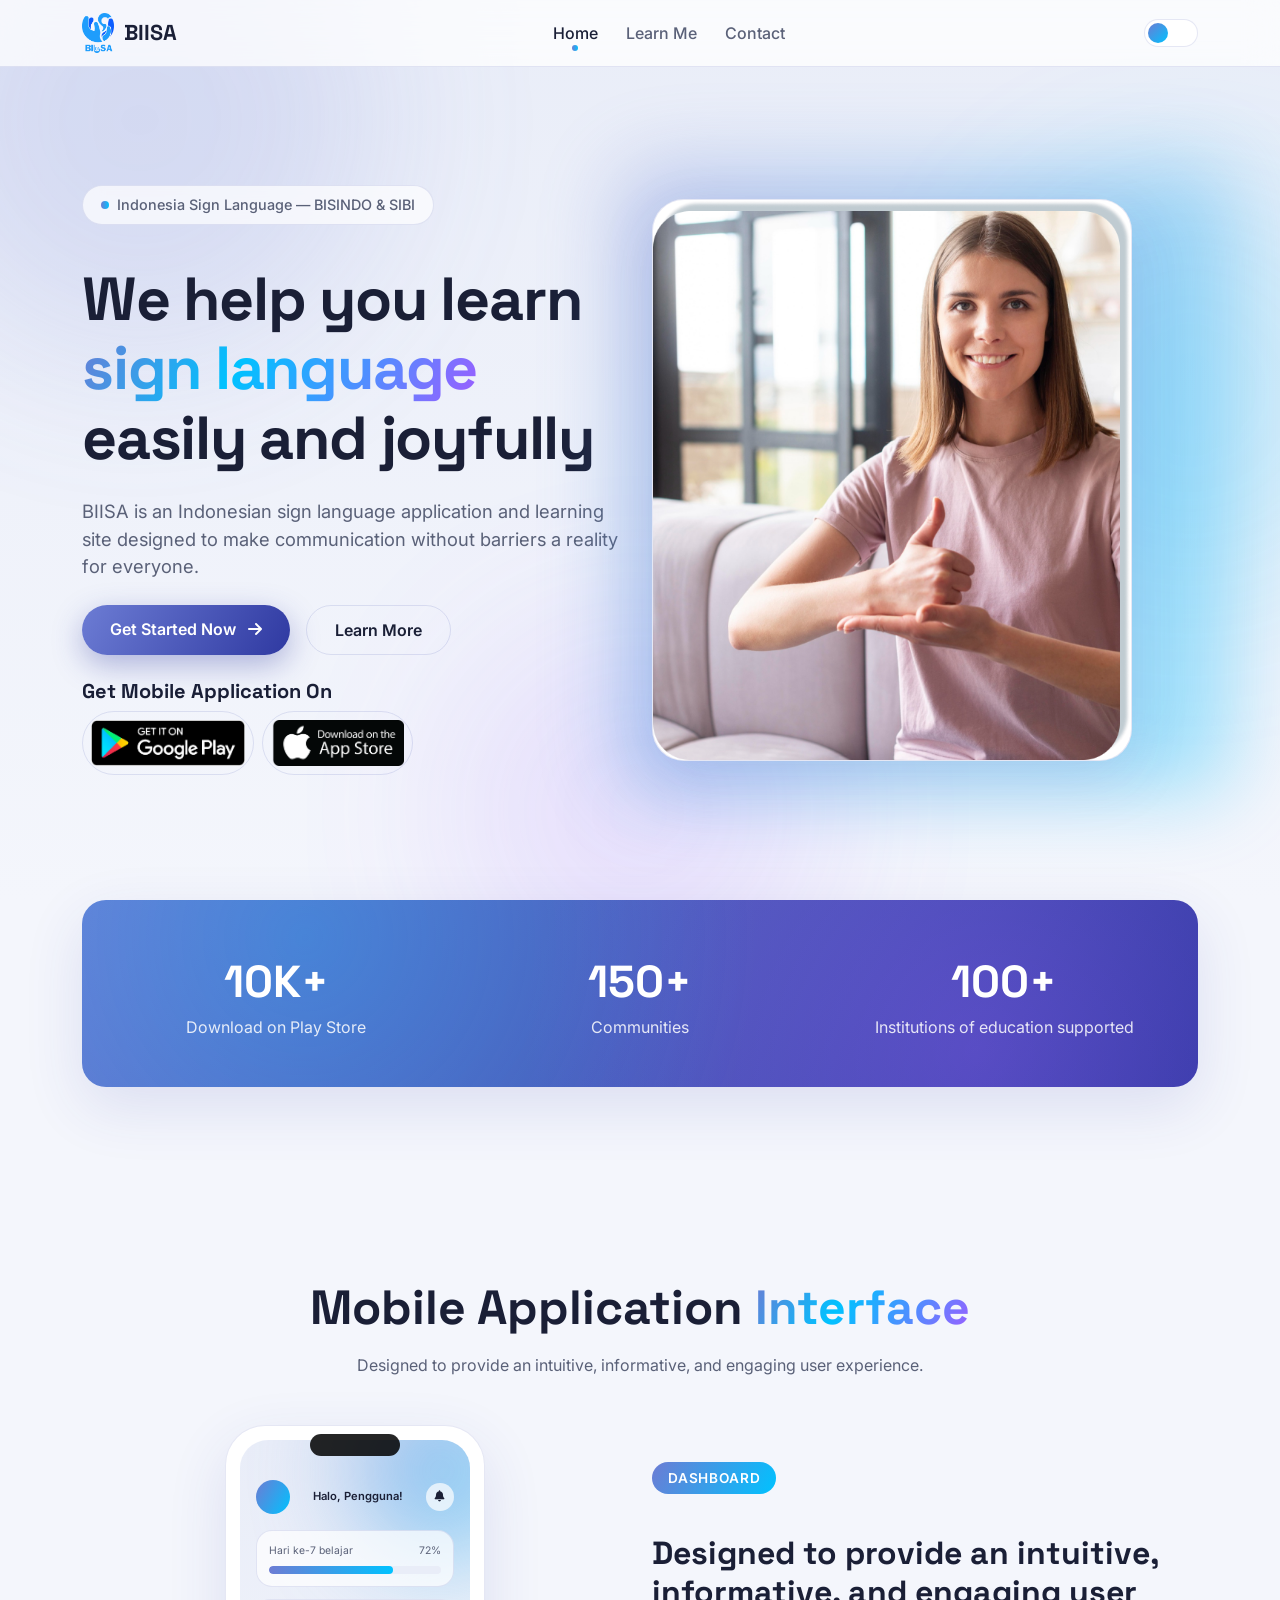
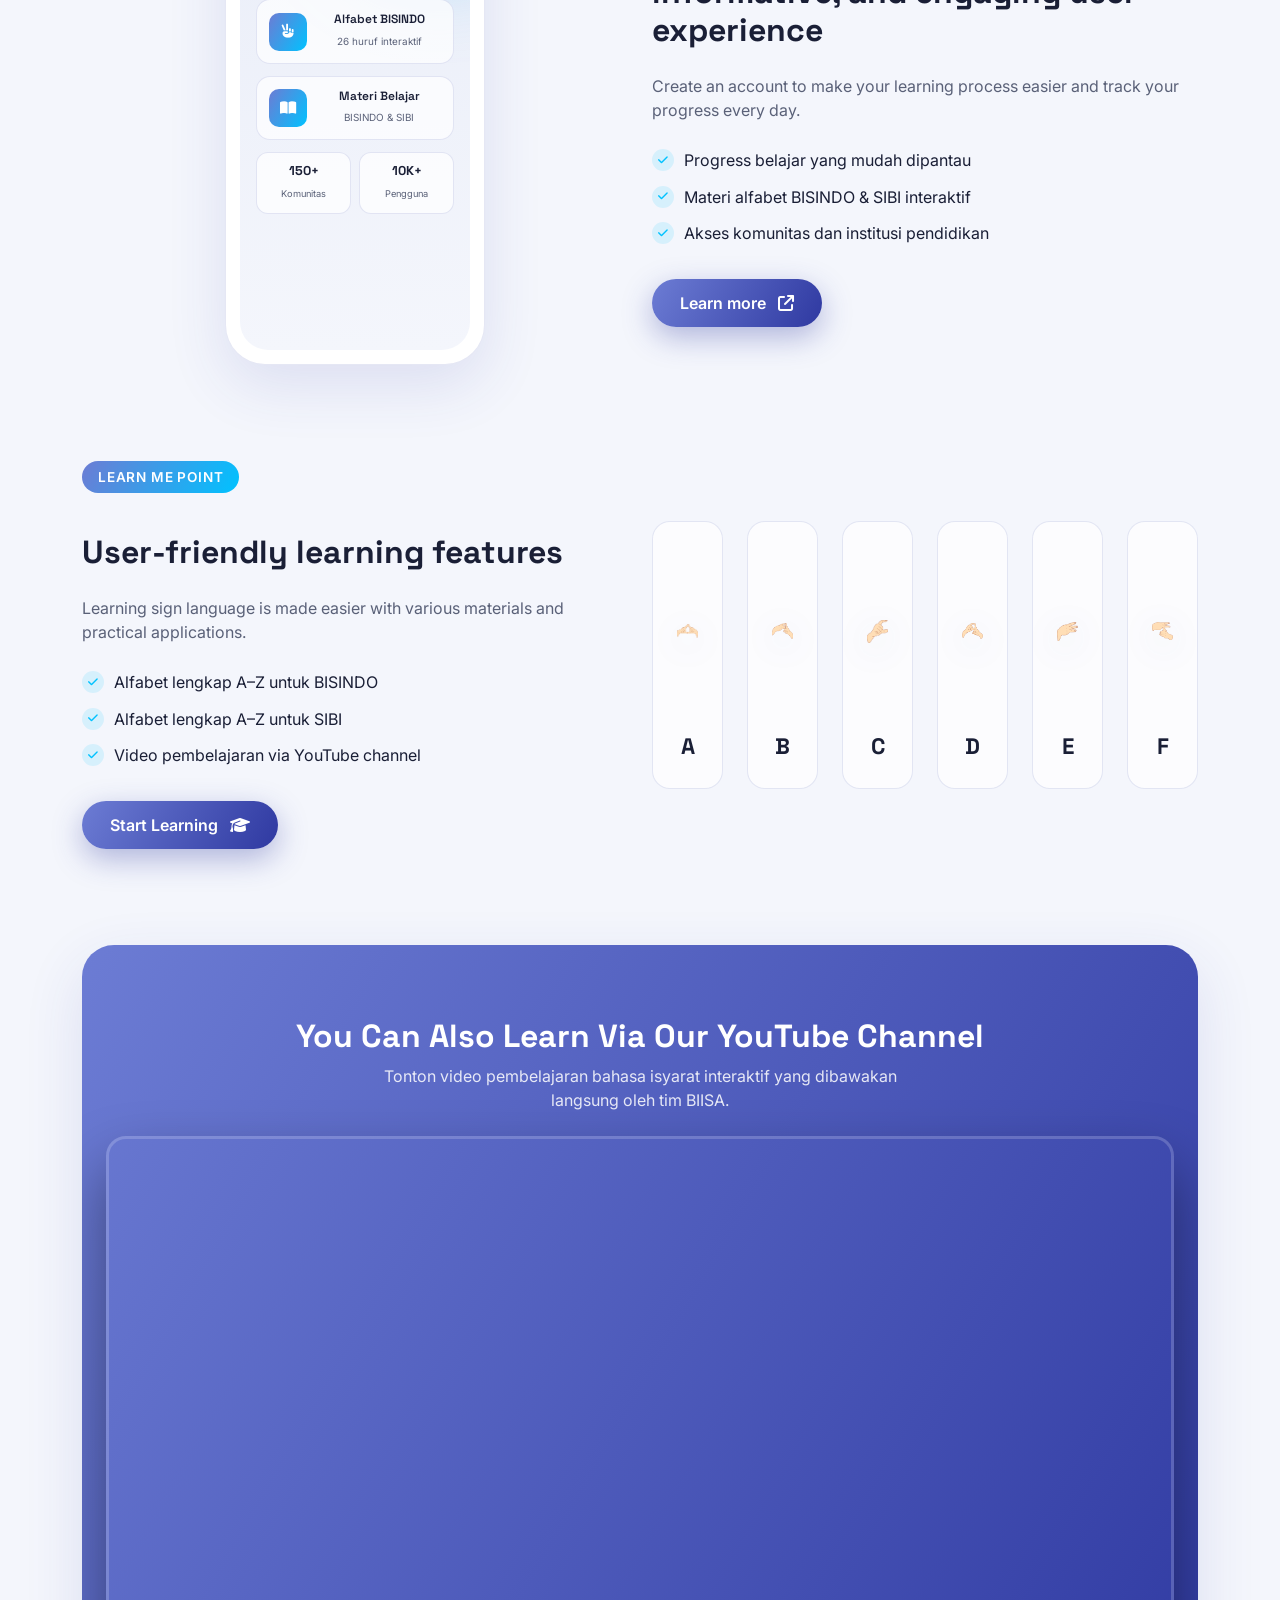
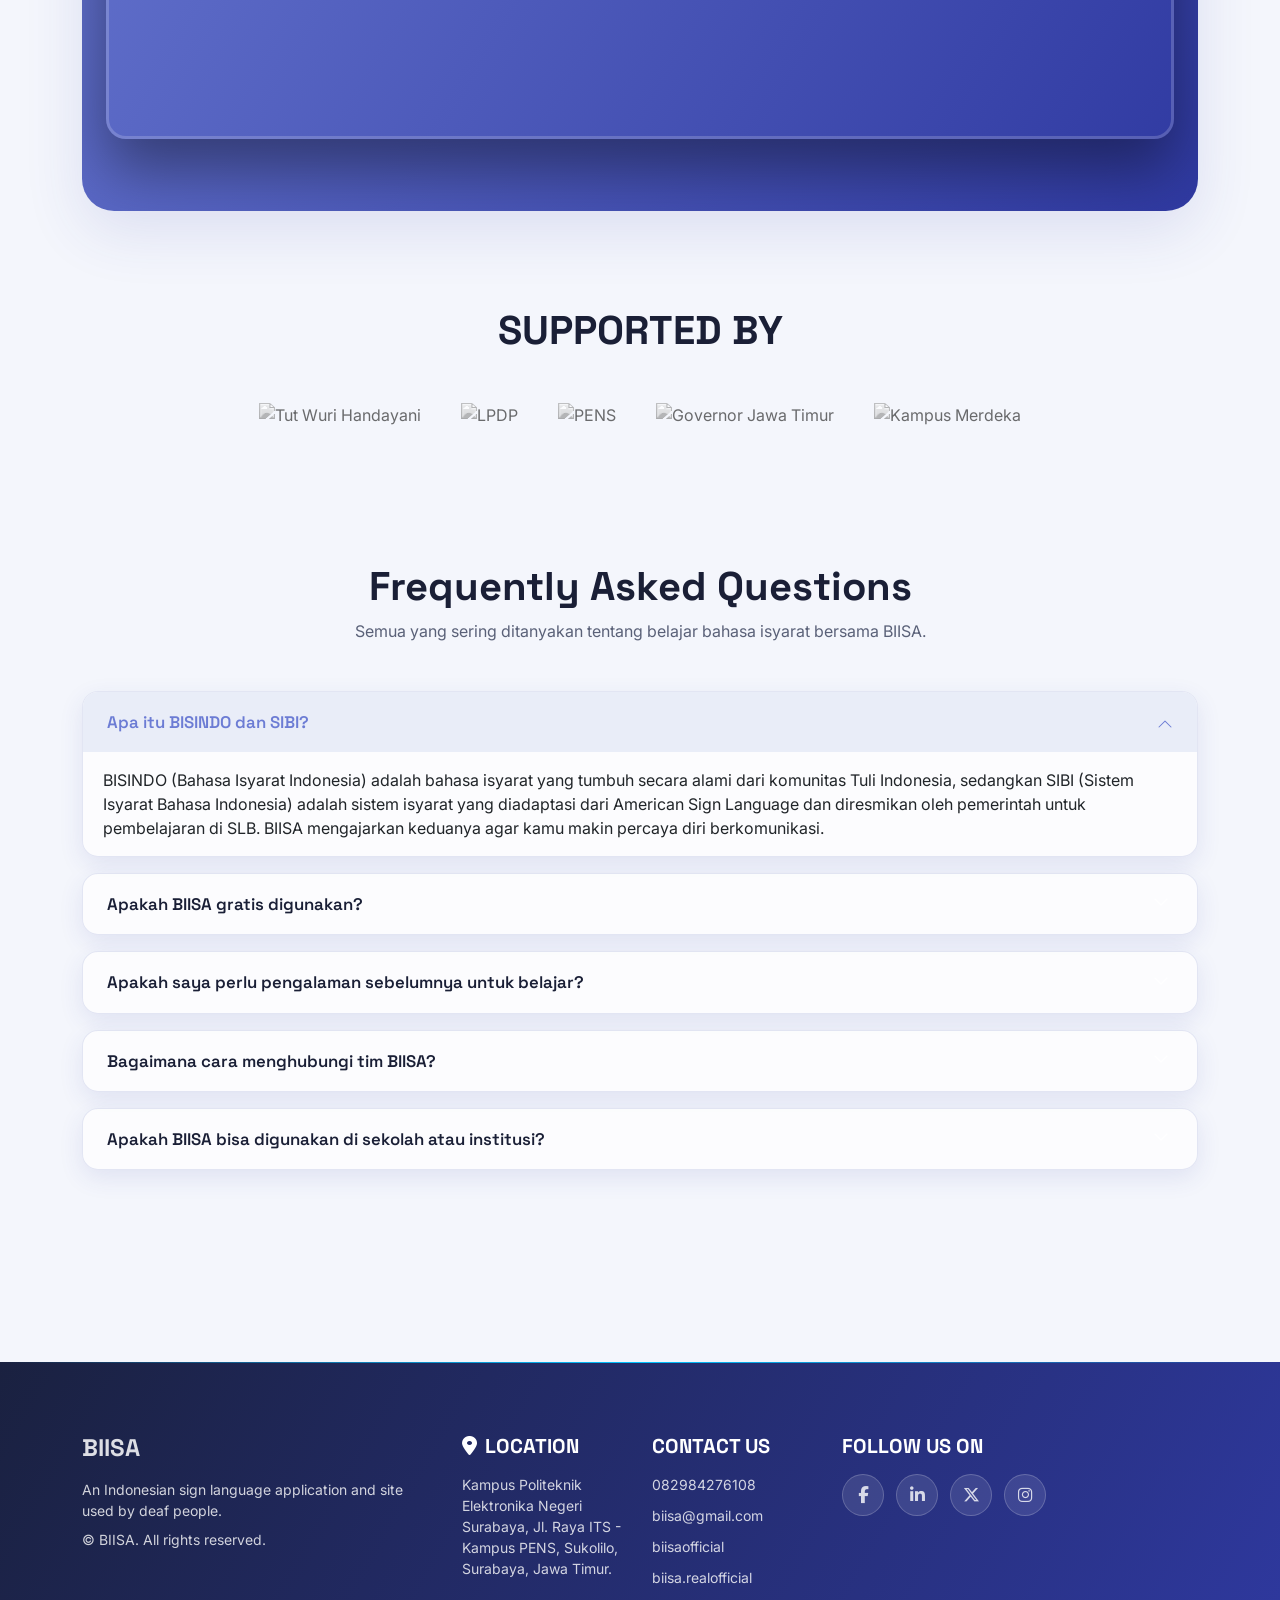
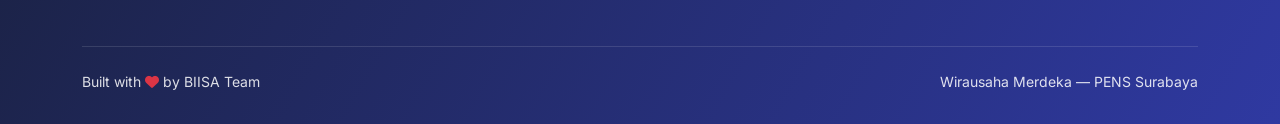
==== commit ce91f008: "tambah logo jatim" ====
--- a/index.html
+++ b/index.html
@@ -222,10 +222,10 @@
     <div class="container text-center">
       <h2 class="display-6 fw-bold mb-5" data-aos="fade-up">SUPPORTED BY</h2>
       <div class="logo-row" data-aos="fade-up">
-        <img src="https://disdikbud.banyuasinkab.go.id/wp-content/uploads/sites/269/2022/11/Logo-Tut-Wuri-Handayani-PNG-Warna.png" alt="Tut Wuri Handayani">
+        <img src="https://upload.wikimedia.org/wikipedia/commons/e/eb/Logo-Tut-Wuri-Handayani-PNG-Warna.png" alt="Tut Wuri Handayani">
         <img src="https://lpdp.kemenkeu.go.id/storage/setting/logo/logo_1630922364.png" alt="LPDP">
         <img src="https://upload.wikimedia.org/wikipedia/id/4/44/Logo_PENS.png" alt="PENS">
-        <img src="https://lh6.googleusercontent.com/mQhDtsERW60V4k2QsOU8M3YmNOJ2fK6y5gthnF9V8oQWcPiZQhPl-JopnDNrh3LGVECk5tChiA63VGpy0Dh-SHNyhPP3_GboOYAybbKyZhPT-18NIVVdIhU0QlRs23YT8AvUmFPDNdLZSt9tLE7jmvw" alt="Governor Jawa Timur">
+        <img src="https://upload.wikimedia.org/wikipedia/commons/7/74/Coat_of_arms_of_East_Java.svg" alt="Governor Jawa Timur">
         <img src="https://pelajarinfo.id/wp-content/uploads/2022/10/Kampus-Merdeka-01-768x403.png" alt="Kampus Merdeka">
       </div>
     </div>
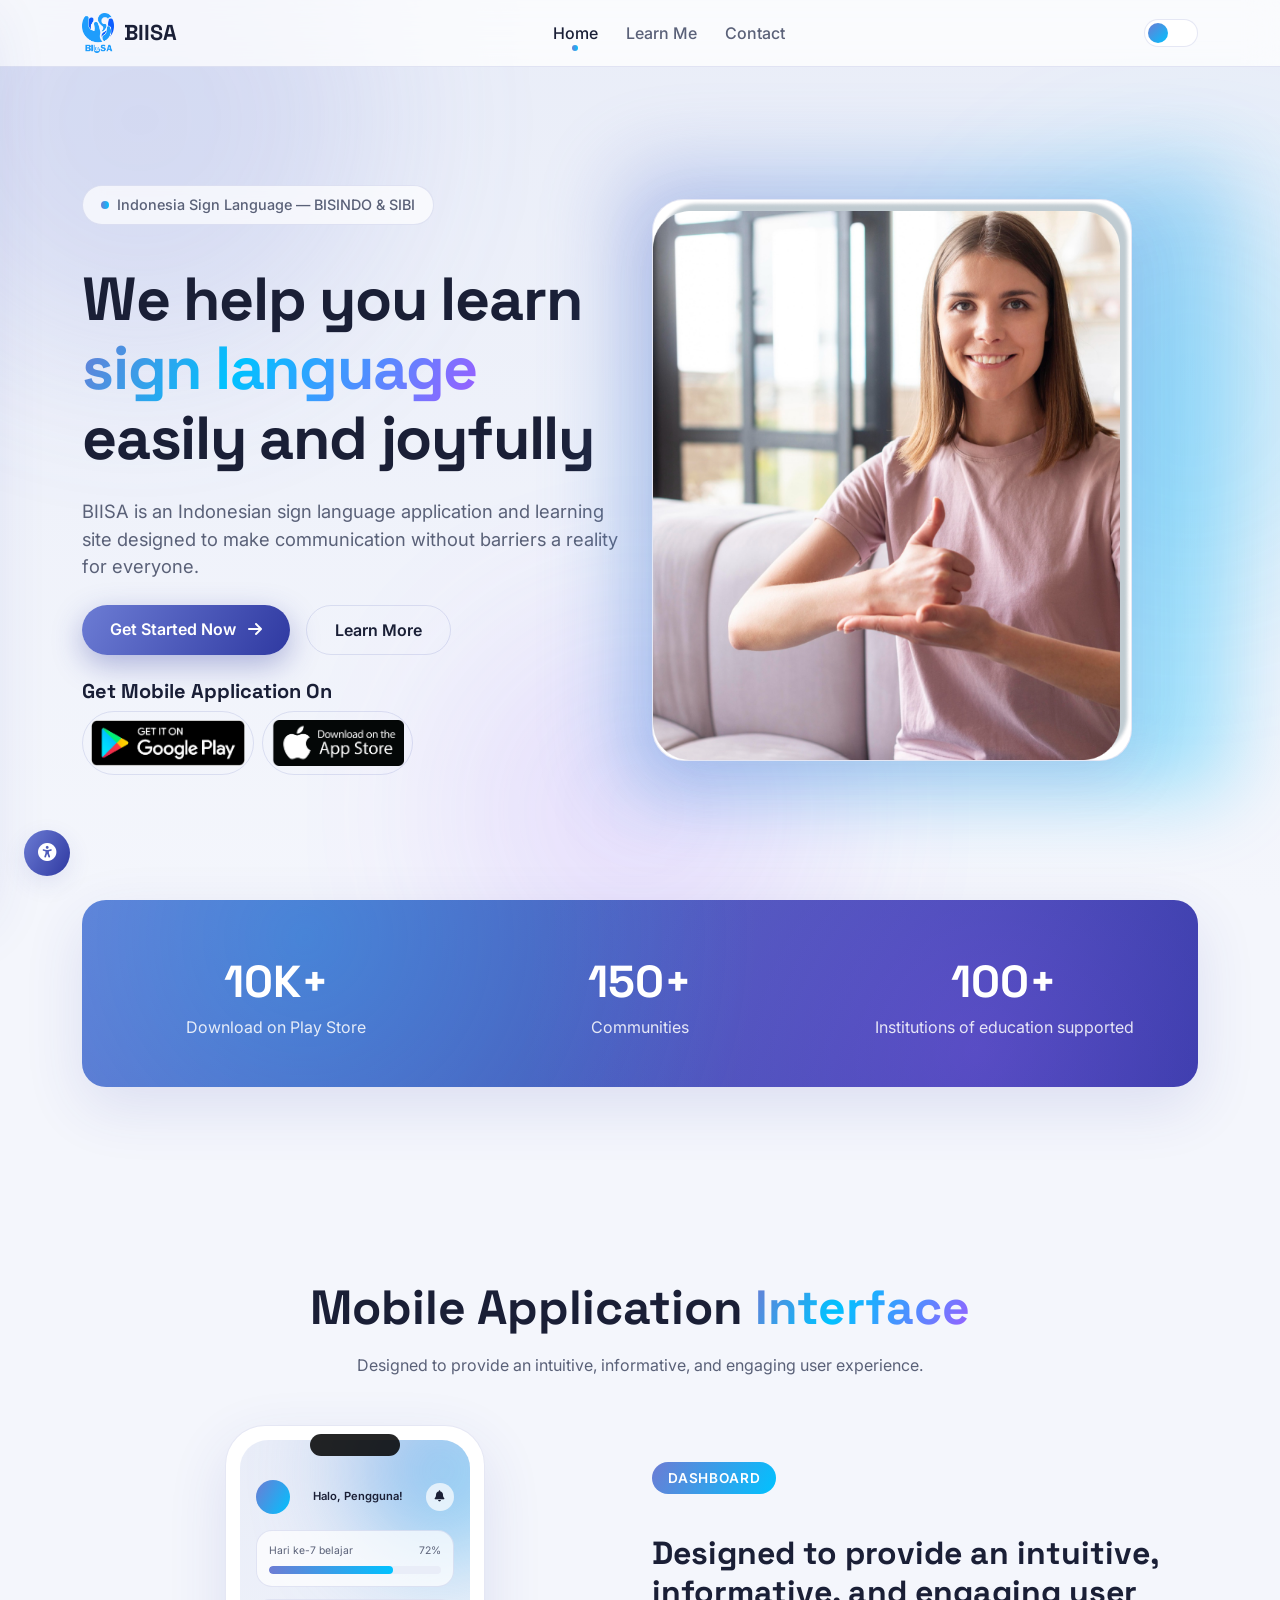
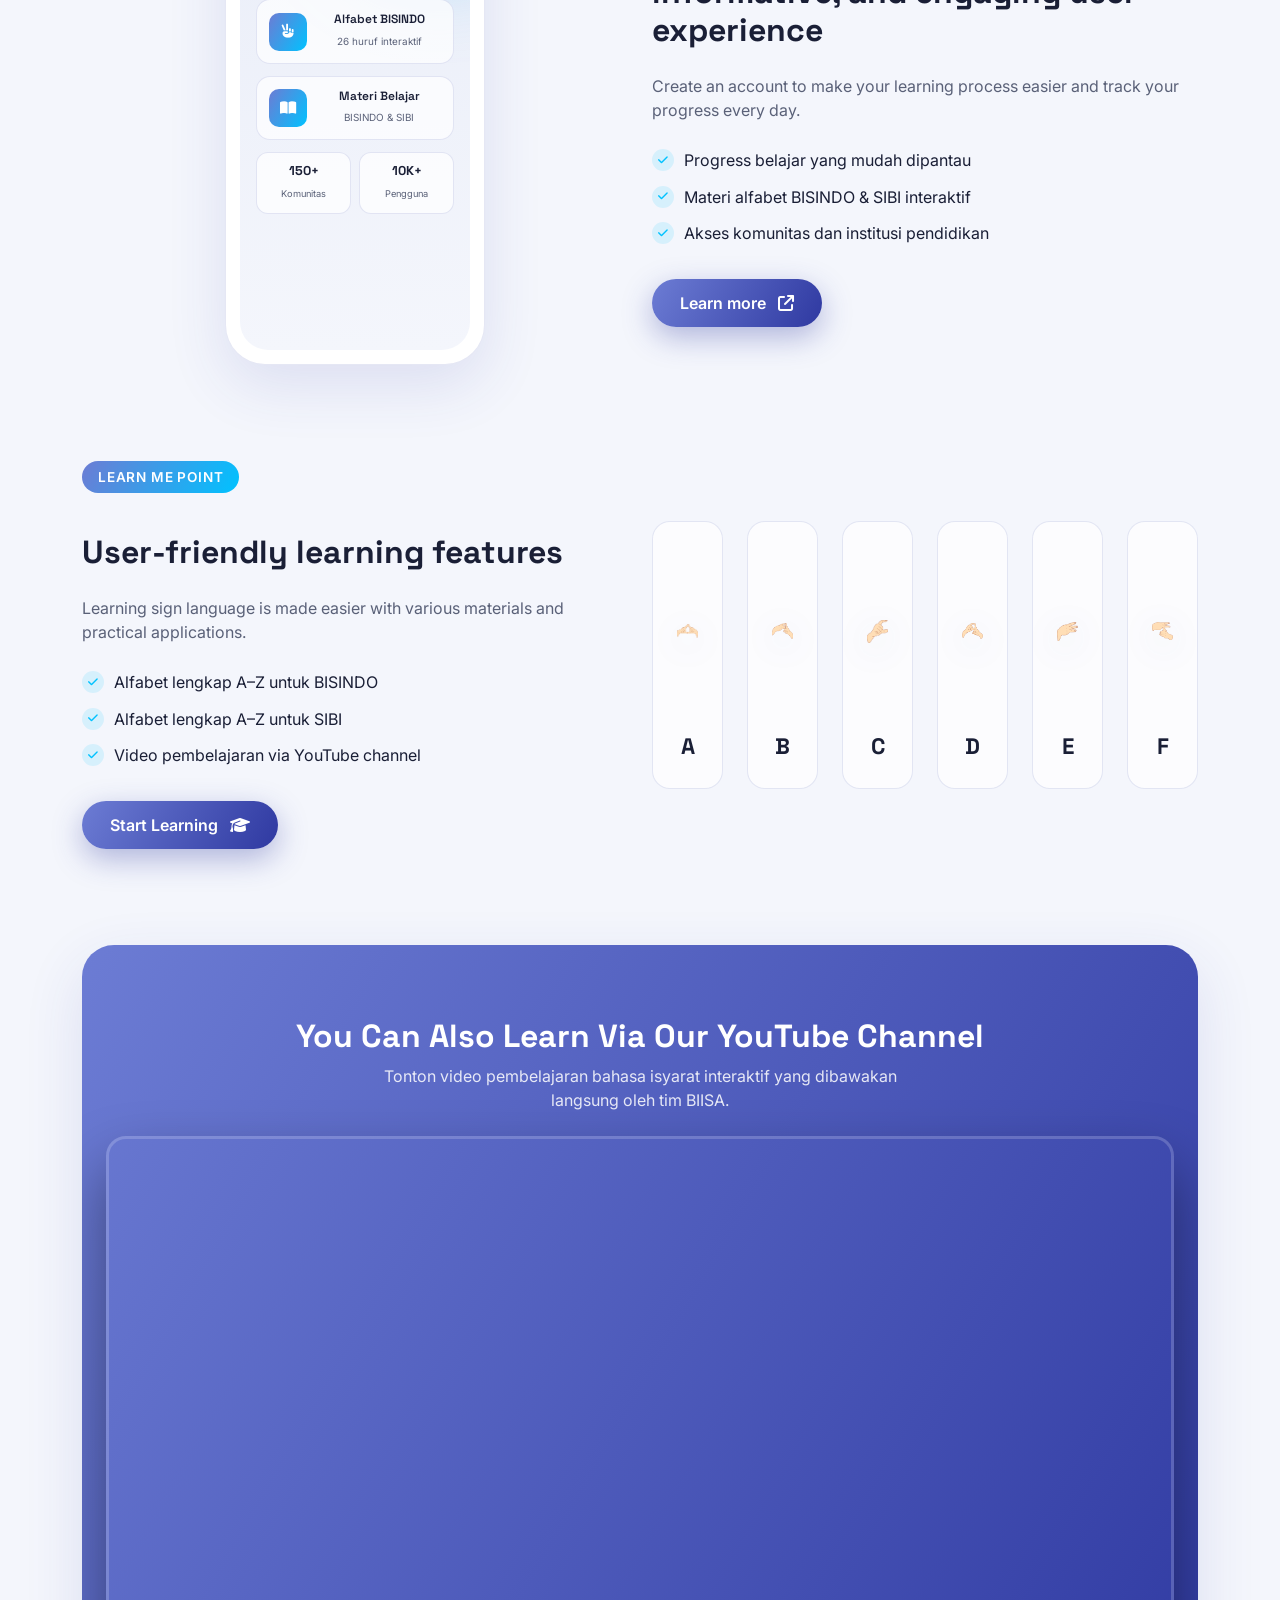
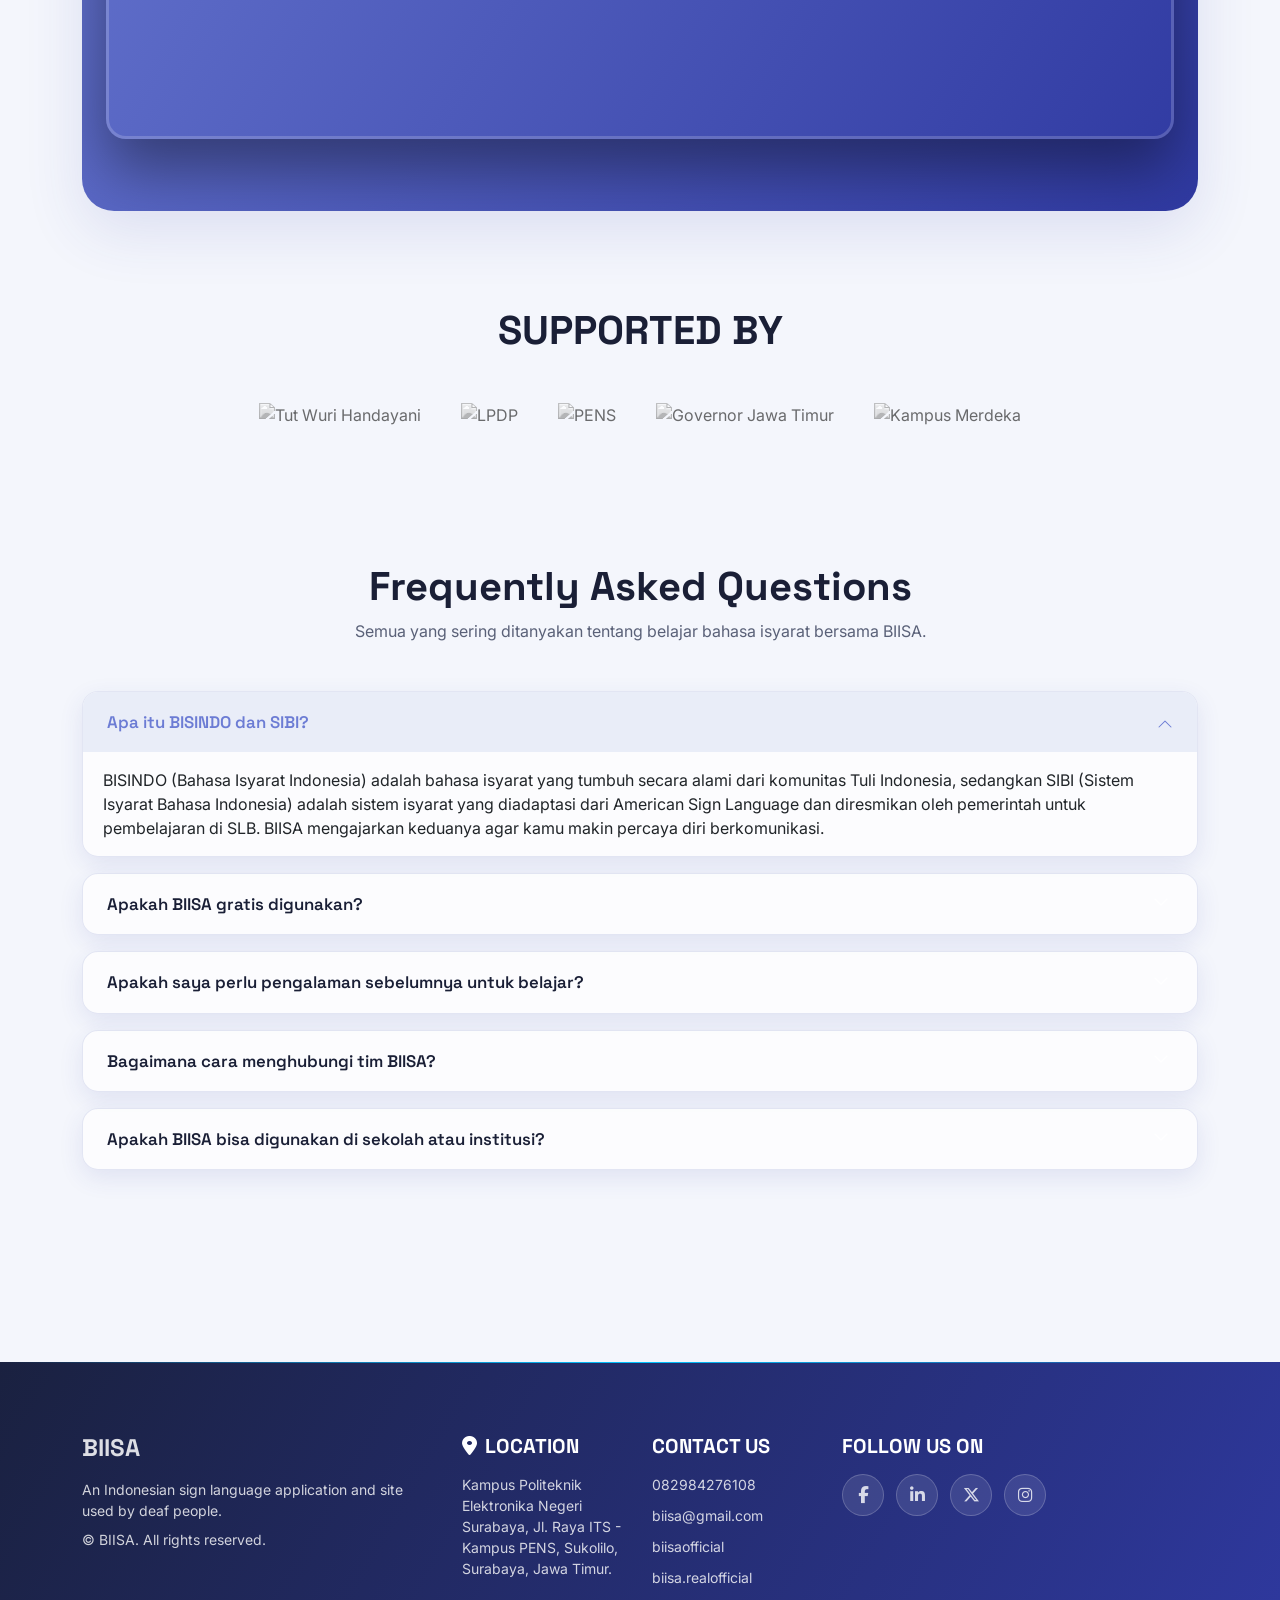
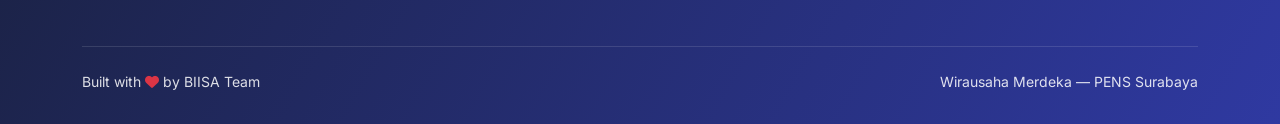
==== commit 801b5456: "upgrade 002" ====
--- a/index.html
+++ b/index.html
@@ -4,6 +4,18 @@
   <meta charset="UTF-8">
   <meta name="viewport" content="width=device-width, initial-scale=1.0">
   <title>BIISA Education | Learn Sign Language</title>
+
+  <!-- Apply accessibility preference early (avoid flash) -->
+  <script>
+    (function () {
+      try {
+        var a = JSON.parse(localStorage.getItem("biisa-access") || "{}");
+        document.documentElement.setAttribute("data-access-font", a.fontScale || "a");
+        if (a.contrast) document.documentElement.setAttribute("data-high-contrast", "");
+        if (a.motion) document.documentElement.setAttribute("data-reduced-motion", "");
+      } catch (e) {}
+    })();
+  </script>
 
   <!-- Bootstrap 5 + Icon + Font -->
   <link href="https://cdn.jsdelivr.net/npm/bootstrap@5.3.3/dist/css/bootstrap.min.css" rel="stylesheet">
--- a/css/style.css
+++ b/css/style.css
@@ -1099,4 +1099,361 @@
   .footer-biisa {
     margin-top: 64px;
   }
-}+}
+
+/* ===== Accessibility settings (applied to root) ===== */
+html[data-access-font="b"] { font-size: 120%; }
+html[data-access-font="c"] { font-size: 140%; }
+
+html[data-high-contrast] {
+  --bg: #ffffff;
+  --bg-soft: #ffffff;
+  --surface: #ffffff;
+  --surface-2: #ffffff;
+  --glass: #ffffff;
+  --border: #000000;
+  --text: #000000;
+  --text-muted: #000000;
+  --shadow: none;
+  --shadow-sm: none;
+  --nav-bg: #ffffff;
+}
+
+html[data-high-contrast][data-theme="dark"] {
+  --bg: #000000;
+  --bg-soft: #000000;
+  --surface: #000000;
+  --surface-2: #000000;
+  --glass: #000000;
+  --border: #ffffff;
+  --text: #ffffff;
+  --text-muted: #eeeeee;
+  --shadow: none;
+  --shadow-sm: none;
+  --nav-bg: #000000;
+}
+
+html[data-reduced-motion] *,
+html[data-reduced-motion] *::before,
+html[data-reduced-motion] *::after {
+  animation: none !important;
+  transition: none !important;
+}
+
+html[data-reduced-motion] {
+  scroll-behavior: auto;
+}
+
+/* ===== Floating accessibility button ===== */
+.access-float {
+  position: fixed;
+  bottom: 24px;
+  left: 24px;
+  width: 46px;
+  height: 46px;
+  border-radius: 50%;
+  border: none;
+  background: linear-gradient(120deg, var(--grad-1), var(--grad-2));
+  color: #fff;
+  font-size: 1.15rem;
+  box-shadow: var(--shadow-sm);
+  cursor: pointer;
+  z-index: 1020;
+  display: flex;
+  align-items: center;
+  justify-content: center;
+  transition: transform 0.25s ease, box-shadow 0.25s ease;
+}
+
+.access-float:hover {
+  transform: translateY(-3px);
+  box-shadow: var(--shadow);
+}
+
+/* ===== Accessibility panel ===== */
+.access-panel {
+  position: fixed;
+  top: 0;
+  left: 0;
+  bottom: 0;
+  width: 300px;
+  max-width: 86vw;
+  background: var(--surface);
+  border-right: 1px solid var(--border);
+  box-shadow: var(--shadow);
+  z-index: 1060;
+  transform: translateX(-105%);
+  transition: transform 0.35s cubic-bezier(0.4, 0, 0.2, 1);
+  display: flex;
+  flex-direction: column;
+}
+
+.access-panel.open {
+  transform: translateX(0);
+}
+
+.access-panel .access-head {
+  display: flex;
+  align-items: center;
+  justify-content: space-between;
+  padding: 18px 20px;
+  border-bottom: 1px solid var(--border);
+  font-family: "Space Grotesk", sans-serif;
+  font-weight: 700;
+  color: var(--text);
+}
+
+.access-panel .access-close {
+  border: none;
+  background: var(--bg-soft);
+  color: var(--text);
+  width: 34px;
+  height: 34px;
+  border-radius: 50%;
+  display: flex;
+  align-items: center;
+  justify-content: center;
+  cursor: pointer;
+}
+
+.access-panel .access-body {
+  padding: 20px;
+  overflow-y: auto;
+}
+
+.access-label {
+  display: block;
+  font-size: 0.85rem;
+  font-weight: 600;
+  color: var(--text-muted);
+  margin: 18px 0 10px;
+  text-transform: uppercase;
+  letter-spacing: 0.05em;
+}
+
+.access-heading {
+  display: flex;
+  align-items: center;
+  gap: 10px;
+  color: var(--text);
+  margin-bottom: 6px;
+}
+
+.access-heading i {
+  color: var(--accent);
+}
+
+/* Text size buttons */
+.access-size {
+  display: flex;
+  align-items: center;
+  border: 1.5px solid var(--border);
+  border-radius: 12px;
+  overflow: hidden;
+}
+
+.access-size button {
+  flex: 1;
+  border: none;
+  background: transparent;
+  color: var(--text);
+  padding: 10px 0;
+  cursor: pointer;
+  font-weight: 600;
+  transition: background 0.25s ease, color 0.25s ease;
+}
+
+.access-size button + button {
+  border-left: 1.5px solid var(--border);
+}
+
+.access-size button[data-size="a"] { font-size: 0.9rem; }
+.access-size button[data-size="b"] { font-size: 1.1rem; }
+.access-size button[data-size="c"] { font-size: 1.3rem; }
+
+.access-size button.active {
+  background: linear-gradient(120deg, var(--grad-1), var(--grad-2));
+  color: #fff;
+}
+
+/* Switch toggle */
+.switch {
+  position: relative;
+  display: inline-flex;
+  align-items: center;
+  gap: 12px;
+  cursor: pointer;
+  color: var(--text);
+  font-weight: 500;
+  font-size: 0.95rem;
+}
+
+.switch input {
+  position: absolute;
+  opacity: 0;
+  width: 0;
+  height: 0;
+}
+
+.switch .track {
+  position: relative;
+  width: 46px;
+  height: 24px;
+  border-radius: 999px;
+  background: var(--bg-soft);
+  border: 1.5px solid var(--border);
+  transition: background 0.3s ease;
+  flex-shrink: 0;
+}
+
+.switch .track::after {
+  content: "";
+  position: absolute;
+  top: 2px;
+  left: 2px;
+  width: 16px;
+  height: 16px;
+  border-radius: 50%;
+  background: var(--text-muted);
+  transition: transform 0.3s ease, background 0.3s ease;
+}
+
+.switch input:checked + .track {
+  background: linear-gradient(120deg, var(--grad-1), var(--grad-2));
+  border-color: transparent;
+}
+
+.switch input:checked + .track::after {
+  transform: translateX(22px);
+  background: #fff;
+}
+
+.access-panel .access-reset {
+  width: 100%;
+  margin-top: 24px;
+}
+
+/* ===== Quiz / Practice mode ===== */
+.quiz-setup-btn {
+  border: 1.5px solid var(--border);
+  background: transparent;
+  color: var(--text-muted);
+  border-radius: 999px;
+  font-weight: 600;
+  font-size: 0.85rem;
+  padding: 8px 18px;
+  transition: all 0.25s ease;
+}
+
+.quiz-setup-btn.active,
+.quiz-setup-btn:hover {
+  background: linear-gradient(120deg, var(--grad-1), var(--grad-2));
+  color: #fff;
+  border-color: transparent;
+  box-shadow: 0 8px 20px rgba(47, 57, 161, 0.3);
+}
+
+.practice-progress {
+  height: 8px;
+  border-radius: 99px;
+  overflow: hidden;
+  background: var(--bg-soft);
+}
+
+.quiz-progress-bar {
+  background: linear-gradient(90deg, var(--grad-1), var(--accent));
+  border-radius: 99px;
+  transition: width 0.4s ease;
+}
+
+.quiz-prompt-img {
+  max-height: 200px;
+  object-fit: contain;
+  filter: drop-shadow(0 14px 24px rgba(47, 57, 161, 0.25));
+}
+
+.quiz-prompt-letter {
+  font-family: "Space Grotesk", sans-serif;
+  font-weight: 700;
+  font-size: clamp(4rem, 10vw, 7rem);
+  line-height: 1;
+  background: linear-gradient(120deg, var(--grad-1), var(--accent));
+  -webkit-background-clip: text;
+  background-clip: text;
+  -webkit-text-fill-color: transparent;
+}
+
+.quiz-opt-btn {
+  width: 100%;
+  border: 2px solid var(--border);
+  background: var(--surface-2);
+  color: var(--text);
+  font-family: "Space Grotesk", sans-serif;
+  font-weight: 700;
+  font-size: 1.6rem;
+  border-radius: 16px;
+  padding: 18px;
+  cursor: pointer;
+  transition: transform 0.2s ease, border-color 0.2s ease, background 0.2s ease, box-shadow 0.2s ease;
+}
+
+.quiz-opt-btn:hover {
+  transform: translateY(-3px);
+  border-color: var(--accent);
+  box-shadow: var(--shadow-sm);
+}
+
+.quiz-opt-btn:disabled {
+  cursor: not-allowed;
+}
+
+.quiz-opt-btn.opt-correct {
+  border-color: #2ecc71;
+  background: rgba(46, 204, 113, 0.15);
+  color: #2ecc71;
+  box-shadow: 0 8px 20px rgba(46, 204, 113, 0.25);
+}
+
+.quiz-opt-btn.opt-wrong {
+  border-color: #e74c3c;
+  background: rgba(231, 76, 60, 0.12);
+  color: #e74c3c;
+}
+
+.quiz-opt-img {
+  padding: 10px;
+}
+
+.quiz-opt-img img {
+  width: 100%;
+  max-height: 110px;
+  object-fit: contain;
+  border-radius: 10px;
+  background: var(--bg);
+}
+
+.quiz-result-icon {
+  width: 84px;
+  height: 84px;
+  margin: 0 auto;
+  border-radius: 50%;
+  background: linear-gradient(135deg, #f9ce3d, #f5a623);
+  display: flex;
+  align-items: center;
+  justify-content: center;
+  font-size: 2.2rem;
+  color: #fff;
+  box-shadow: 0 16px 40px rgba(245, 166, 35, 0.4);
+  animation: pop 0.5s cubic-bezier(0.34, 1.56, 0.64, 1);
+}
+
+@keyframes pop {
+  0% { transform: scale(0.4); opacity: 0; }
+  100% { transform: scale(1); opacity: 1; }
+}
+
+.quiz-result-stars {
+  font-size: 1.6rem;
+  letter-spacing: 6px;
+  margin-bottom: 8px;
+}
